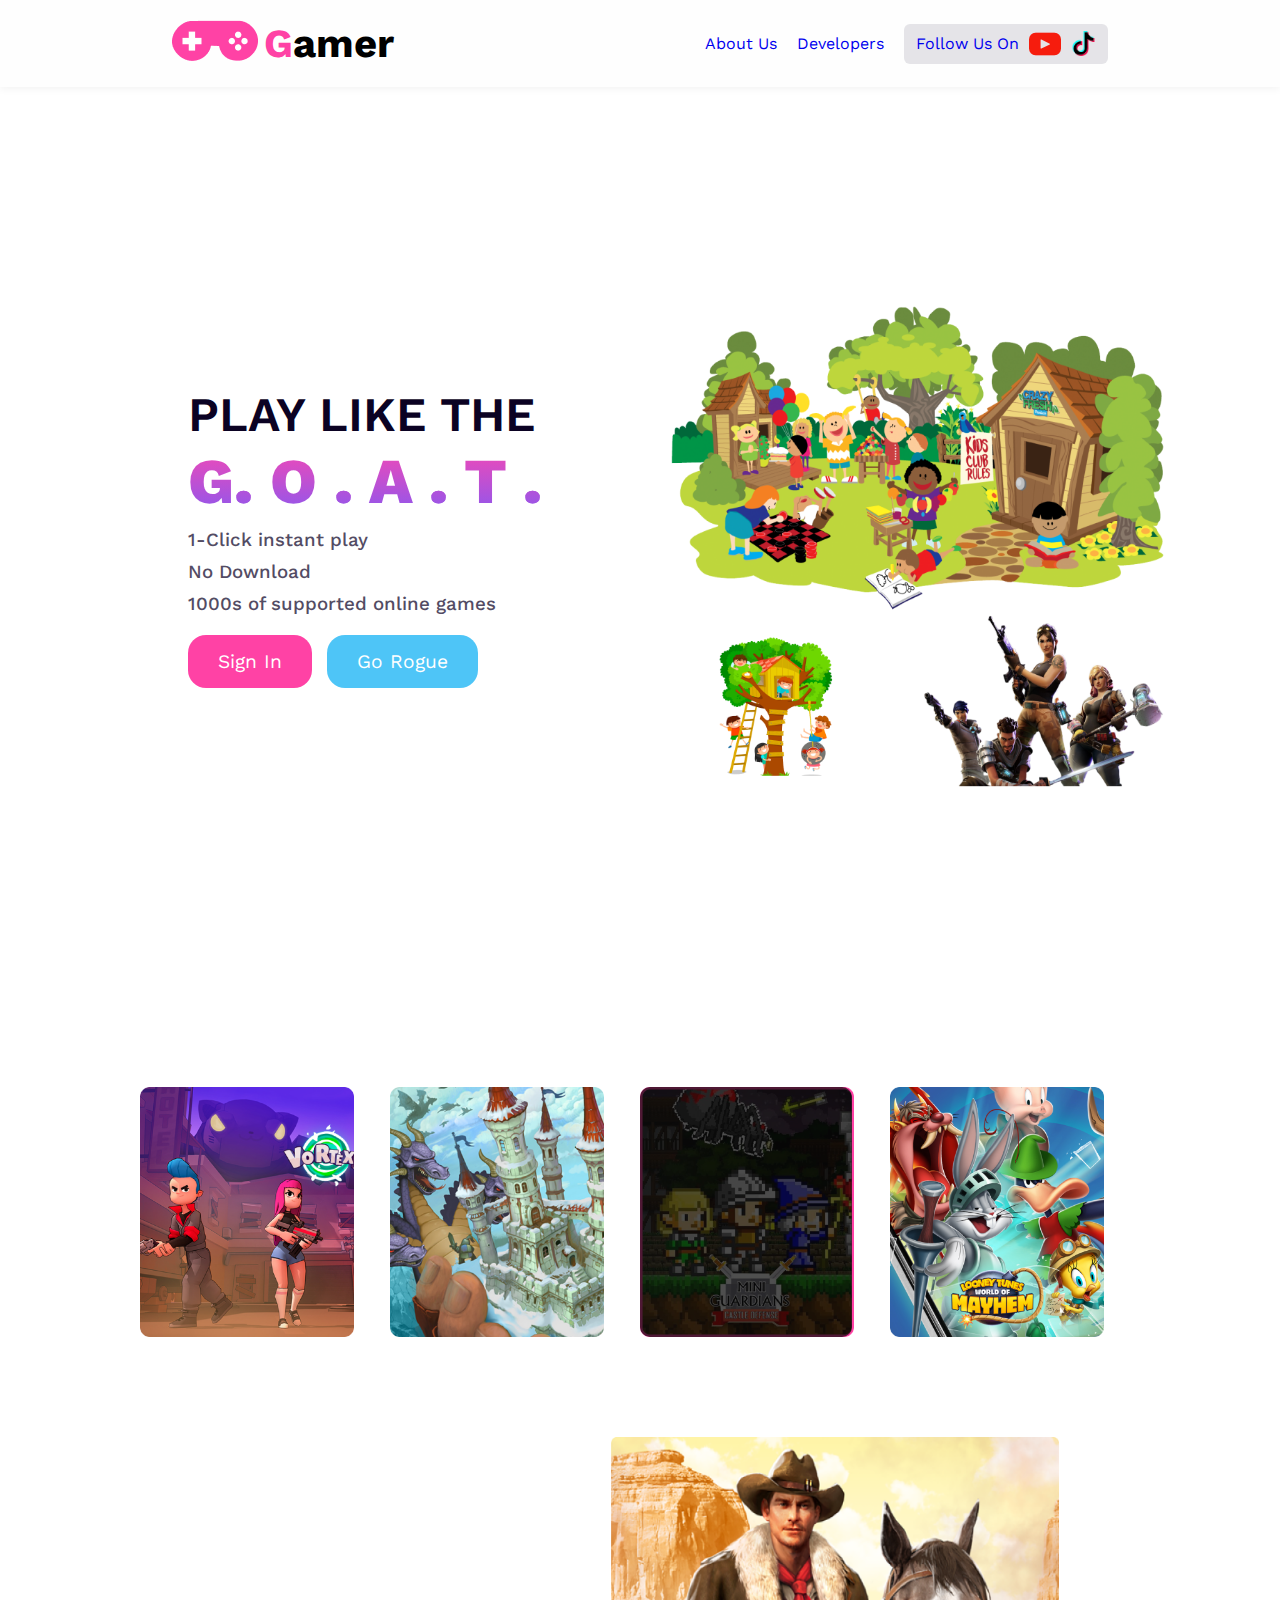
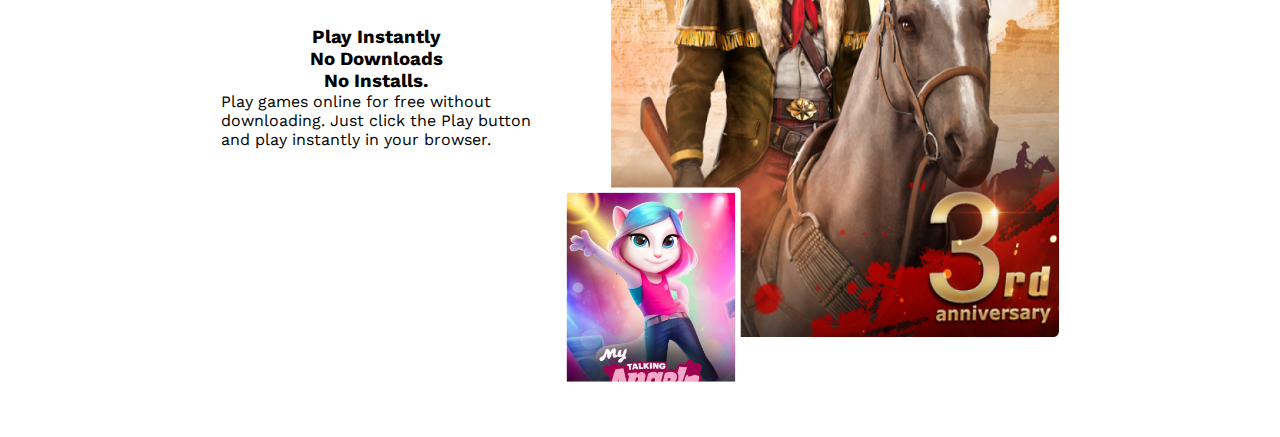
==== index.html @ eeb7c95a "annivarsary setion added" ====
<html lang="en">

<head>
    <meta charset="UTF-8">
    <meta name="viewport" content="width=device-width, initial-scale=1.0">
    <link rel="shortcut icon" href="images/Frame1.png" type="image/x-icon ">
    <title>Gaming-Landing-Page-Design</title>
    <link rel="stylesheet" href="index.css">
</head>

<body>

    <nav>
        <div class="nav-container">

            <div class="nav-logo">
                <div class="logo"><img src="images/Frame.png" alt=""></div>
                <h1 class="head"><span class="g-color">G</span>amer</h1>
            </div>

            <div class="nav">

                <li>
                    <a href="#">About Us</a>
                </li>
                <li>
                    <a href=# ">Developers</a>
                    </li>
                    <div class=" follow-us ">
                        <div class=" follow ">
                            <a style=" text-decoration: none; " href=" # ">Follow Us On</a>
                        </div>
                       <div class=" follow-us-image ">
                        <img src=" images/youtube (1).png " alt=" ">
                       </div>
                        <div class=" follow-us-iamge ">
                            <img style=" height: 25px; " src=" images/tik-tok.png " alt=" ">
                        </div>
                    </div>
                </div>


            </div>

        </nav>

   <header>
    <div class=" header-section ">
        <div class=" content left-content ">
    
                    <div class=" content-event ">


                        <h1 class=" content-head ">Play Like The</h1>
                        
                            <h1 class=" goat "> G<span class=" dot ">.</span> O
                                <span class=" dot ">.</span> A
                                <span class=" dot ">.</span> T
                                <span class=" dot ">.</span></h1>
                                <h3>1-Click instant play</h3>
                                <h3>No Download</h3>
                                <h3>1000s of supported online games</h3>
                    
                                <div class=" button ">
                                    <button class=" btn ">
                                Sign In
                            </button>
                                    <button class=" btn btn-2 ">
                                Go Rogue
                            </button>
                                </div>



                    </div>
                                

        
        </div>



        <div class=" content right-content ">
            <img src=" images/Group 18.png " alt=" ">

        </div>
        </div>




   </header>

<!-- game section added -->


<main class=" section ">
    <div class="game-section ">

        <div class="game-card ">
            <img src="images/Rectangle 4.png " alt=" ">
        </div>
        <div class="game-card ">
            <img src="images/Rectangle 5.png " alt=" ">
        </div>
        <div class="game-card image-overlay ">
            <img src="images/Rectangle 7.png " alt=" ">
        
        </div>
        <div class="game-card "><img src="images/Rectangle 6.png " alt=" ">
        
        </div>
        
    </div>
</main>
   <section >
    <div class="annivarsary-section " >
                        <div class="annivarsary-left-content annivarsary-content ">
                            <h3>
                                Play Instantly </h3>
                            <h3>
                                No Downloads
                            </h3>
                            <h3>
                                No Installs.
                            </h3>

                            <p>
                                Play games online for free without <br> downloading. Just click the Play button <br> and play instantly in your browser.

                            </p>

                        </div>
                        <div class="annivarsary-image-content annivarsary-content ">
                            <img src="images/Rectangle 55.png " alt=" ">
                            <div class="small-image ">
                                <img src="images/Rectangle 66.png " alt=" ">
                            </div>
                        </div>
            </div>



            </section>


</body>

</html>
---- index.css ----
@import url('https://fonts.googleapis.com/css2?family=Roboto:ital,wght@0,400;0,500;0,700;1,400&family=Work+Sans:wght@100;300;400;500;700;800&display=swap');
* {
    margin: 0px;
    padding: 0px;
    font-family: 'Work Sans', sans-serif;
}

.nav-container {
    display: flex;
    justify-content: space-around;
    background: #FEFEFE;
    align-items: center;
}

.nav-container {
    padding: 20px 0px;
    box-shadow: 0px 2px 8px 0px rgba(0, 0, 0, 0.05);
}

.g-color {
    color: #FF42A5;
}

.head {
    font-size: 2.5rem;
}

.nav-logo {
    width: 170px;
    display: flex;
    gap: 5px;
}

li {
    list-style-type: none;
}

li>a {
    text-decoration: none;
    padding-left: 20px;
}

.nav {
    display: flex;
    align-items: center;
}

.follow-us {
    display: flex;
    height: 40px;
    width: 180px;
    align-items: center;
    border-radius: 6px;
    margin-left: 20px;
    background: rgba(11, 2, 35, 0.10);
    text-align: left;
    padding: 0px 12px;
    gap: 10px;
}


/* header-section css start*/

.goat,
.dot {
    background: linear-gradient(180deg, #F948B2 0%, #8758F1 100%);
    background-clip: text;
    -webkit-background-clip: text;
    -webkit-text-fill-color: transparent;
    font-size: 4rem;
    font-weight: 800;
}

.content-head {
    color: #0B0223;
    font-size: 3rem;
    font-weight: 600;
    text-transform: uppercase;
}

.header-section {
    height: 100vh;
    display: flex;
    justify-content: center;
    align-items: center;
    gap: 50px;
}

.left-content {
    display: flex;
    align-items: center;
    flex-direction: column;
    justify-content: center;
}

.content {
    width: 40%;
}

.right-content,
.anniversary-image-content {
    height: 500px;
    width: 500px;
}

.right-content img {
    height: 100%;
    width: 100%;
}

.btn {
    margin-top: 20px;
    background: #FF42A5;
    padding: 15px 30px;
    outline: none;
    border: none;
    font-size: 1.2rem;
    color: rgba(255, 255, 255, 1);
    border-radius: 18px;
    cursor: pointer;
}

.btn-2 {
    background: rgba(78, 197, 247, 1);
    margin-left: 10px;
}


/* game-section */

.section {
    display: flex;
    justify-content: center;
    padding: 100px;
}

.game-section {
    max-width: 1000px;
    display: grid;
    grid-template-columns: repeat(4, 250px);
}

.game-card {
    height: 250px;
}

.game-card img {
    height: 100%;
}

.image-overlay {
    position: relative;
}

.image-overlay::after {
    content: "";
    position: absolute;
    top: 0px;
    left: 0px;
    height: 250px;
    width: 212px;
    background-color: rgba(9, 9, 9, 0.715);
    border-radius: 10px;
}

.content-event h3 {
    margin-top: 10px;
    color: #534C64;
    font-weight: 500;
}

.annivarsary-section {
    display: flex;
    margin: auto;
    justify-content: center;
    gap: 80px;
    padding-bottom: 100px;
}

.annivarsary-left-content {
    display: flex;
    flex-direction: column;
    justify-content: center;
    align-items: center;
}

.annivarsary-image-content {
    height: 500px;
    width: 35%;
    position: relative;
}

.annivarsary-image-content img {
    height: 100%;
    width: 100%;
}

.small-image {
    height: 200px;
    width: 180px;
    position: absolute;
    bottom: -50px;
    left: -50px;
}

@media screen and (max-width: 576px) {
    .nav-container,
    .nav {
        flex-direction: column;
    }
    .nav-container {
        padding-bottom: 90px;
    }
    .nav {
        margin-top: 20px;
        gap: 30px;
    }
    .annivarsary-section,
    .header-section {
        flex-direction: column-reverse;
        gap: 20px;
        height: auto;
        margin-top: 30px;
        align-items: center;
    }
    .right-content {
        height: 300px;
        width: 350px;
    }
    .game-section {
        grid-template-columns: repeat(1, 250px);
        grid-row-gap: 15px;
    }
    .game-card {
        height: 280px;
    }
    .image-overlay::after {
        height: 280px;
        width: 240px;
    }
    .left-content {
        background-image: url('images/Group 14.png');
        width: 100%;
        background-size: cover;
        padding-bottom: 30px;
        background-repeat: no-repeat;
    }
    .content-head,
    .goat,
    .dot {
        font-size: 2rem;
        text-align: center;
    }
    .content-event h3 {
        text-align: center;
        font-size: 1rem;
    }
    .annivarsary-image-content {
        height: 380px;
        width: 65%;
    }
    .small-image {
        height: 120px;
        width: 100px;
    }
}
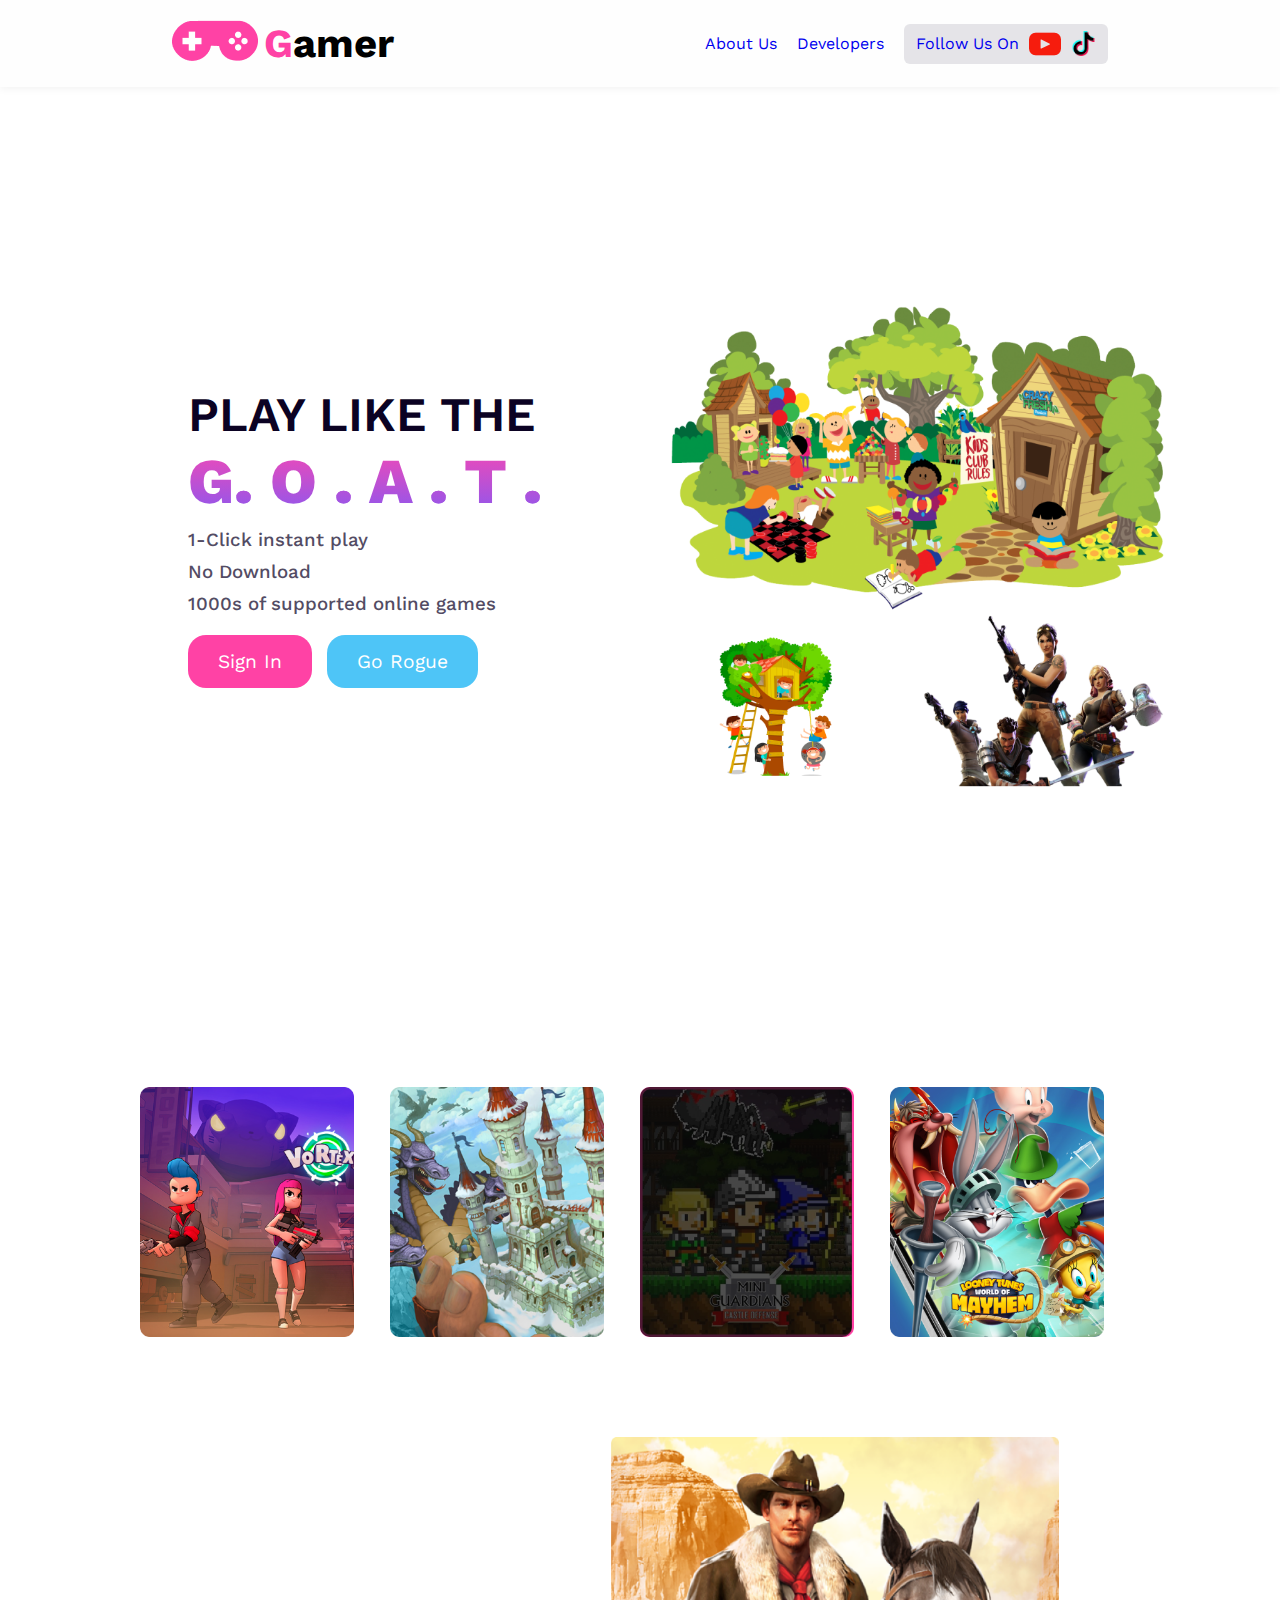
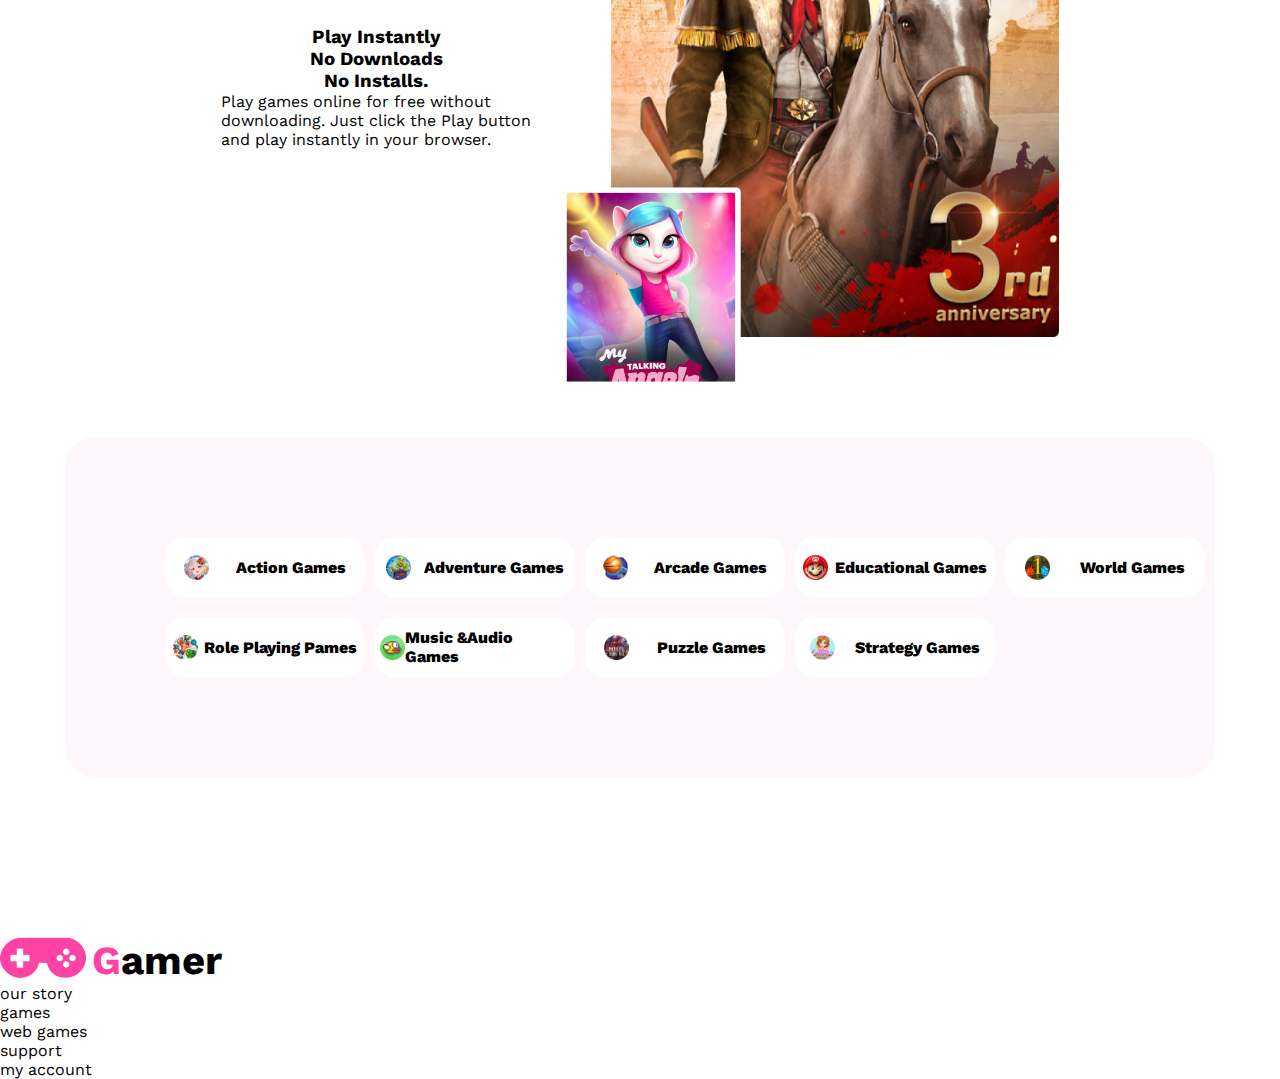
==== commit e9b04df2: "game name section added" ====
--- a/index.html
+++ b/index.html
@@ -95,27 +95,27 @@
 
 
 <main class=" section ">
-    <div class="game-section ">
+    <div class=" game-section ">
 
-        <div class="game-card ">
-            <img src="images/Rectangle 4.png " alt=" ">
+        <div class=" game-card ">
+            <img src=" images/Rectangle 4.png " alt=" ">
         </div>
-        <div class="game-card ">
-            <img src="images/Rectangle 5.png " alt=" ">
+        <div class=" game-card ">
+            <img src=" images/Rectangle 5.png " alt=" ">
         </div>
-        <div class="game-card image-overlay ">
-            <img src="images/Rectangle 7.png " alt=" ">
+        <div class=" game-card image-overlay ">
+            <img src=" images/Rectangle 7.png " alt=" ">
         
         </div>
-        <div class="game-card "><img src="images/Rectangle 6.png " alt=" ">
+        <div class=" game-card "><img src=" images/Rectangle 6.png " alt=" ">
         
         </div>
         
     </div>
 </main>
    <section >
-    <div class="annivarsary-section " >
-                        <div class="annivarsary-left-content annivarsary-content ">
+    <div class=" annivarsary-section " >
+                        <div class=" annivarsary-left-content annivarsary-content ">
                             <h3>
                                 Play Instantly </h3>
                             <h3>
@@ -131,10 +131,10 @@
                             </p>
 
                         </div>
-                        <div class="annivarsary-image-content annivarsary-content ">
-                            <img src="images/Rectangle 55.png " alt=" ">
-                            <div class="small-image ">
-                                <img src="images/Rectangle 66.png " alt=" ">
+                        <div class=" annivarsary-image-content annivarsary-content ">
+                            <img src=" images/Rectangle 55.png " alt=" ">
+                            <div class=" small-image ">
+                                <img src=" images/Rectangle 66.png " alt=" ">
                             </div>
                         </div>
             </div>
@@ -142,7 +142,48 @@
 
 
             </section>
+    
+            <div class=" games ">
 
+                <div class=" game-name-section ">
+                 
+                    <div class=" game "><img  src=" images/Rectangle 11.png " alt=" ">Action Games</div>
+                    <div class=" game "><img src=" images/Rectangle 12.png " alt=" ">Adventure Games</div>
+                    <div class=" game "><img src=" images/Rectangle 13.png " alt=" ">Arcade Games</div>
+                <div class=" game "><img src=" images/Rectangle 14.png " alt=" "> Educational Games</div>
+                    <div class=" game "><img src=" images/Rectangle 15.png " alt=" ">World Games</div>
+                <div class=" game " ><img src=" images/Rectangle 16.png " alt=" ">Role Playing Pames</div>
+                <div class=" game "><img src=" images/Rectangle 17.png " alt=" ">Music &Audio Games</div>
+               <div class=" game "><img src=" images/Rectangle 18.png " alt=" ">Puzzle Games</div>
+
+               <div class=" game "><img src=" images/Rectangle 19.png " alt=" ">Strategy Games</div>
+
+
+        </div>
+
+
+        </div>
+        </div>
+        <footer>
+         <div class="footer-head ">
+            <div class="nav-logo ">
+                <div class="logo "><img src="images/Frame.png " alt=" "></div>
+                <h1 class="head "><span class="g-color ">G</span>amer</h1>
+            </div>
+
+               <div class="description ">
+                <li>our story</li>
+                <li>games</li>
+                <li>web games</li>
+                <li>support</li>
+                <li>my account</li>
+                <li></li>
+               </div>
+            
+         </div>
+
+
+        </footer>
 
 </body>
 
--- a/index.css
+++ b/index.css
@@ -1,266 +1,309 @@
-@import url('https://fonts.googleapis.com/css2?family=Roboto:ital,wght@0,400;0,500;0,700;1,400&family=Work+Sans:wght@100;300;400;500;700;800&display=swap');
-* {
-    margin: 0px;
-    padding: 0px;
-    font-family: 'Work Sans', sans-serif;
-}
-
-.nav-container {
-    display: flex;
-    justify-content: space-around;
-    background: #FEFEFE;
-    align-items: center;
-}
-
-.nav-container {
-    padding: 20px 0px;
-    box-shadow: 0px 2px 8px 0px rgba(0, 0, 0, 0.05);
-}
-
-.g-color {
-    color: #FF42A5;
-}
-
-.head {
-    font-size: 2.5rem;
-}
-
-.nav-logo {
-    width: 170px;
-    display: flex;
-    gap: 5px;
-}
-
-li {
-    list-style-type: none;
-}
-
-li>a {
-    text-decoration: none;
-    padding-left: 20px;
-}
-
-.nav {
-    display: flex;
-    align-items: center;
-}
-
-.follow-us {
-    display: flex;
-    height: 40px;
-    width: 180px;
-    align-items: center;
-    border-radius: 6px;
-    margin-left: 20px;
-    background: rgba(11, 2, 35, 0.10);
-    text-align: left;
-    padding: 0px 12px;
-    gap: 10px;
-}
-
-
-/* header-section css start*/
-
-.goat,
-.dot {
-    background: linear-gradient(180deg, #F948B2 0%, #8758F1 100%);
-    background-clip: text;
-    -webkit-background-clip: text;
-    -webkit-text-fill-color: transparent;
-    font-size: 4rem;
-    font-weight: 800;
-}
-
-.content-head {
-    color: #0B0223;
-    font-size: 3rem;
-    font-weight: 600;
-    text-transform: uppercase;
-}
-
-.header-section {
-    height: 100vh;
-    display: flex;
-    justify-content: center;
-    align-items: center;
-    gap: 50px;
-}
-
-.left-content {
-    display: flex;
-    align-items: center;
-    flex-direction: column;
-    justify-content: center;
-}
-
-.content {
-    width: 40%;
-}
-
-.right-content,
-.anniversary-image-content {
-    height: 500px;
-    width: 500px;
-}
-
-.right-content img {
-    height: 100%;
-    width: 100%;
-}
-
-.btn {
-    margin-top: 20px;
-    background: #FF42A5;
-    padding: 15px 30px;
-    outline: none;
-    border: none;
-    font-size: 1.2rem;
-    color: rgba(255, 255, 255, 1);
-    border-radius: 18px;
-    cursor: pointer;
-}
-
-.btn-2 {
-    background: rgba(78, 197, 247, 1);
-    margin-left: 10px;
-}
-
-
-/* game-section */
-
-.section {
-    display: flex;
-    justify-content: center;
-    padding: 100px;
-}
-
-.game-section {
-    max-width: 1000px;
-    display: grid;
-    grid-template-columns: repeat(4, 250px);
-}
-
-.game-card {
-    height: 250px;
-}
-
-.game-card img {
-    height: 100%;
-}
-
-.image-overlay {
-    position: relative;
-}
-
-.image-overlay::after {
-    content: "";
-    position: absolute;
-    top: 0px;
-    left: 0px;
-    height: 250px;
-    width: 212px;
-    background-color: rgba(9, 9, 9, 0.715);
-    border-radius: 10px;
-}
-
-.content-event h3 {
-    margin-top: 10px;
-    color: #534C64;
-    font-weight: 500;
-}
-
-.annivarsary-section {
-    display: flex;
-    margin: auto;
-    justify-content: center;
-    gap: 80px;
-    padding-bottom: 100px;
-}
-
-.annivarsary-left-content {
-    display: flex;
-    flex-direction: column;
-    justify-content: center;
-    align-items: center;
-}
-
-.annivarsary-image-content {
-    height: 500px;
-    width: 35%;
-    position: relative;
-}
-
-.annivarsary-image-content img {
-    height: 100%;
-    width: 100%;
-}
-
-.small-image {
-    height: 200px;
-    width: 180px;
-    position: absolute;
-    bottom: -50px;
-    left: -50px;
-}
-
-@media screen and (max-width: 576px) {
-    .nav-container,
+    @import url('https://fonts.googleapis.com/css2?family=Roboto:ital,wght@0,400;0,500;0,700;1,400&family=Work+Sans:wght@100;300;400;500;700;800&display=swap');
+    * {
+        margin: 0px;
+        padding: 0px;
+        font-family: 'Work Sans', sans-serif;
+    }
+    
+    .nav-container {
+        display: flex;
+        justify-content: space-around;
+        background: #FEFEFE;
+        align-items: center;
+    }
+    
+    .nav-container {
+        padding: 20px 0px;
+        box-shadow: 0px 2px 8px 0px rgba(0, 0, 0, 0.05);
+    }
+    
+    .g-color {
+        color: #FF42A5;
+    }
+    
+    .head {
+        font-size: 2.5rem;
+    }
+    
+    .nav-logo {
+        width: 170px;
+        display: flex;
+        gap: 5px;
+    }
+    
+    li {
+        list-style-type: none;
+    }
+    
+    li>a {
+        text-decoration: none;
+        padding-left: 20px;
+    }
+    
     .nav {
-        flex-direction: column;
-    }
-    .nav-container {
-        padding-bottom: 90px;
-    }
-    .nav {
-        margin-top: 20px;
-        gap: 30px;
-    }
-    .annivarsary-section,
-    .header-section {
-        flex-direction: column-reverse;
-        gap: 20px;
-        height: auto;
-        margin-top: 30px;
-        align-items: center;
-    }
-    .right-content {
-        height: 300px;
-        width: 350px;
-    }
-    .game-section {
-        grid-template-columns: repeat(1, 250px);
-        grid-row-gap: 15px;
-    }
-    .game-card {
-        height: 280px;
-    }
-    .image-overlay::after {
-        height: 280px;
-        width: 240px;
-    }
-    .left-content {
-        background-image: url('images/Group 14.png');
-        width: 100%;
-        background-size: cover;
-        padding-bottom: 30px;
-        background-repeat: no-repeat;
-    }
-    .content-head,
+        display: flex;
+        align-items: center;
+    }
+    
+    .follow-us {
+        display: flex;
+        height: 40px;
+        width: 180px;
+        align-items: center;
+        border-radius: 6px;
+        margin-left: 20px;
+        background: rgba(11, 2, 35, 0.10);
+        text-align: left;
+        padding: 0px 12px;
+        gap: 10px;
+    }
+    /* header-section css start*/
+    
     .goat,
     .dot {
-        font-size: 2rem;
-        text-align: center;
-    }
+        background: linear-gradient(180deg, #F948B2 0%, #8758F1 100%);
+        background-clip: text;
+        -webkit-background-clip: text;
+        -webkit-text-fill-color: transparent;
+        font-size: 4rem;
+        font-weight: 800;
+    }
+    
+    .content-head {
+        color: #0B0223;
+        font-size: 3rem;
+        font-weight: 600;
+        text-transform: uppercase;
+    }
+    
+    .header-section {
+        height: 100vh;
+        display: flex;
+        justify-content: center;
+        align-items: center;
+        gap: 50px;
+    }
+    
+    .left-content {
+        display: flex;
+        align-items: center;
+        flex-direction: column;
+        justify-content: center;
+    }
+    
+    .content {
+        width: 40%;
+    }
+    
+    .right-content,
+    .anniversary-image-content {
+        height: 500px;
+        width: 500px;
+    }
+    
+    .right-content img {
+        height: 100%;
+        width: 100%;
+    }
+    
+    .btn {
+        margin-top: 20px;
+        background: #FF42A5;
+        padding: 15px 30px;
+        outline: none;
+        border: none;
+        font-size: 1.2rem;
+        color: rgba(255, 255, 255, 1);
+        border-radius: 18px;
+        cursor: pointer;
+    }
+    
+    .btn-2 {
+        background: rgba(78, 197, 247, 1);
+        margin-left: 10px;
+    }
+    /* game-section */
+    
+    .section {
+        display: flex;
+        justify-content: center;
+        padding: 100px;
+    }
+    
+    .game-section {
+        max-width: 1000px;
+        display: grid;
+        grid-template-columns: repeat(4, 250px);
+    }
+    
+    .game-card {
+        height: 250px;
+    }
+    
+    .game-card img {
+        height: 100%;
+    }
+    
+    .image-overlay {
+        position: relative;
+    }
+    
+    .image-overlay::after {
+        content: "";
+        position: absolute;
+        top: 0px;
+        left: 0px;
+        height: 250px;
+        width: 212px;
+        background-color: rgba(9, 9, 9, 0.715);
+        border-radius: 10px;
+    }
+    
     .content-event h3 {
-        text-align: center;
+        margin-top: 10px;
+        color: #534C64;
+        font-weight: 500;
+    }
+    
+    .annivarsary-section {
+        display: flex;
+        margin: auto;
+        justify-content: center;
+        gap: 80px;
+        padding-bottom: 100px;
+    }
+    
+    .annivarsary-left-content {
+        display: flex;
+        flex-direction: column;
+        justify-content: center;
+        align-items: center;
+    }
+    
+    .annivarsary-image-content {
+        height: 500px;
+        width: 35%;
+        position: relative;
+    }
+    
+    .annivarsary-image-content img {
+        height: 100%;
+        width: 100%;
+    }
+    
+    .small-image {
+        height: 200px;
+        width: 180px;
+        position: absolute;
+        bottom: -50px;
+        left: -50px;
+    }
+    
+    .games {
+        height: 500px;
+    }
+    
+    .game-name-section {
+        max-width: 900px;
+        display: grid;
+        grid-template-columns: repeat(5, 190px);
+        margin: auto;
+        grid-gap: 20px;
+        background: #ffe6f24f;
+        padding: 100px 150px 100px 100px;
+        border-radius: 30px;
+    }
+    
+    .game {
+        height: 50px;
+        width: 190px;
+        ;
+        background: rgba(255, 255, 255, 1);
+        border-radius: 20px;
+        display: flex;
         font-size: 1rem;
-    }
-    .annivarsary-image-content {
-        height: 380px;
-        width: 65%;
-    }
-    .small-image {
-        height: 120px;
-        width: 100px;
-    }
-}+        align-items: center;
+        justify-content: space-around;
+        padding: 5px;
+        font-weight: 800;
+    }
+    
+    .game img {
+        height: 25px;
+        width: 25px;
+    }
+    
+    @media screen and (max-width: 576px) {
+        .nav-container,
+        .nav {
+            flex-direction: column;
+        }
+        .nav-container {
+            padding-bottom: 90px;
+        }
+        .nav {
+            margin-top: 20px;
+            gap: 30px;
+        }
+        .annivarsary-section,
+        .header-section {
+            flex-direction: column-reverse;
+            gap: 20px;
+            height: auto;
+            margin-top: 30px;
+            align-items: center;
+        }
+        .right-content {
+            height: 300px;
+            width: 350px;
+        }
+        .game-section {
+            grid-template-columns: repeat(1, 250px);
+            grid-row-gap: 15px;
+        }
+        .game-card {
+            height: 280px;
+        }
+        .image-overlay::after {
+            height: 280px;
+            width: 240px;
+        }
+        .left-content {
+            background-image: url('images/Group 14.png');
+            width: 80%;
+            background-size: cover;
+            padding-bottom: 30px;
+            background-repeat: no-repeat;
+        }
+        .content-head,
+        .goat,
+        .dot {
+            font-size: 2rem;
+            text-align: center;
+        }
+        .content-event h3 {
+            text-align: center;
+            font-size: 1rem;
+        }
+        .annivarsary-image-content {
+            height: 380px;
+            width: 65%;
+        }
+        .small-image {
+            height: 120px;
+            width: 100px;
+        }
+        .game-name-section {
+            grid-template-columns: repeat(3, 100px);
+            padding: 0px;
+            grid-gap: 25px;
+            place-content: center;
+            height: 300px;
+        }
+        .game {
+            height: 70px;
+            width: 110px;
+            font-size: 12px;
+            padding: 0px;
+        }
+    }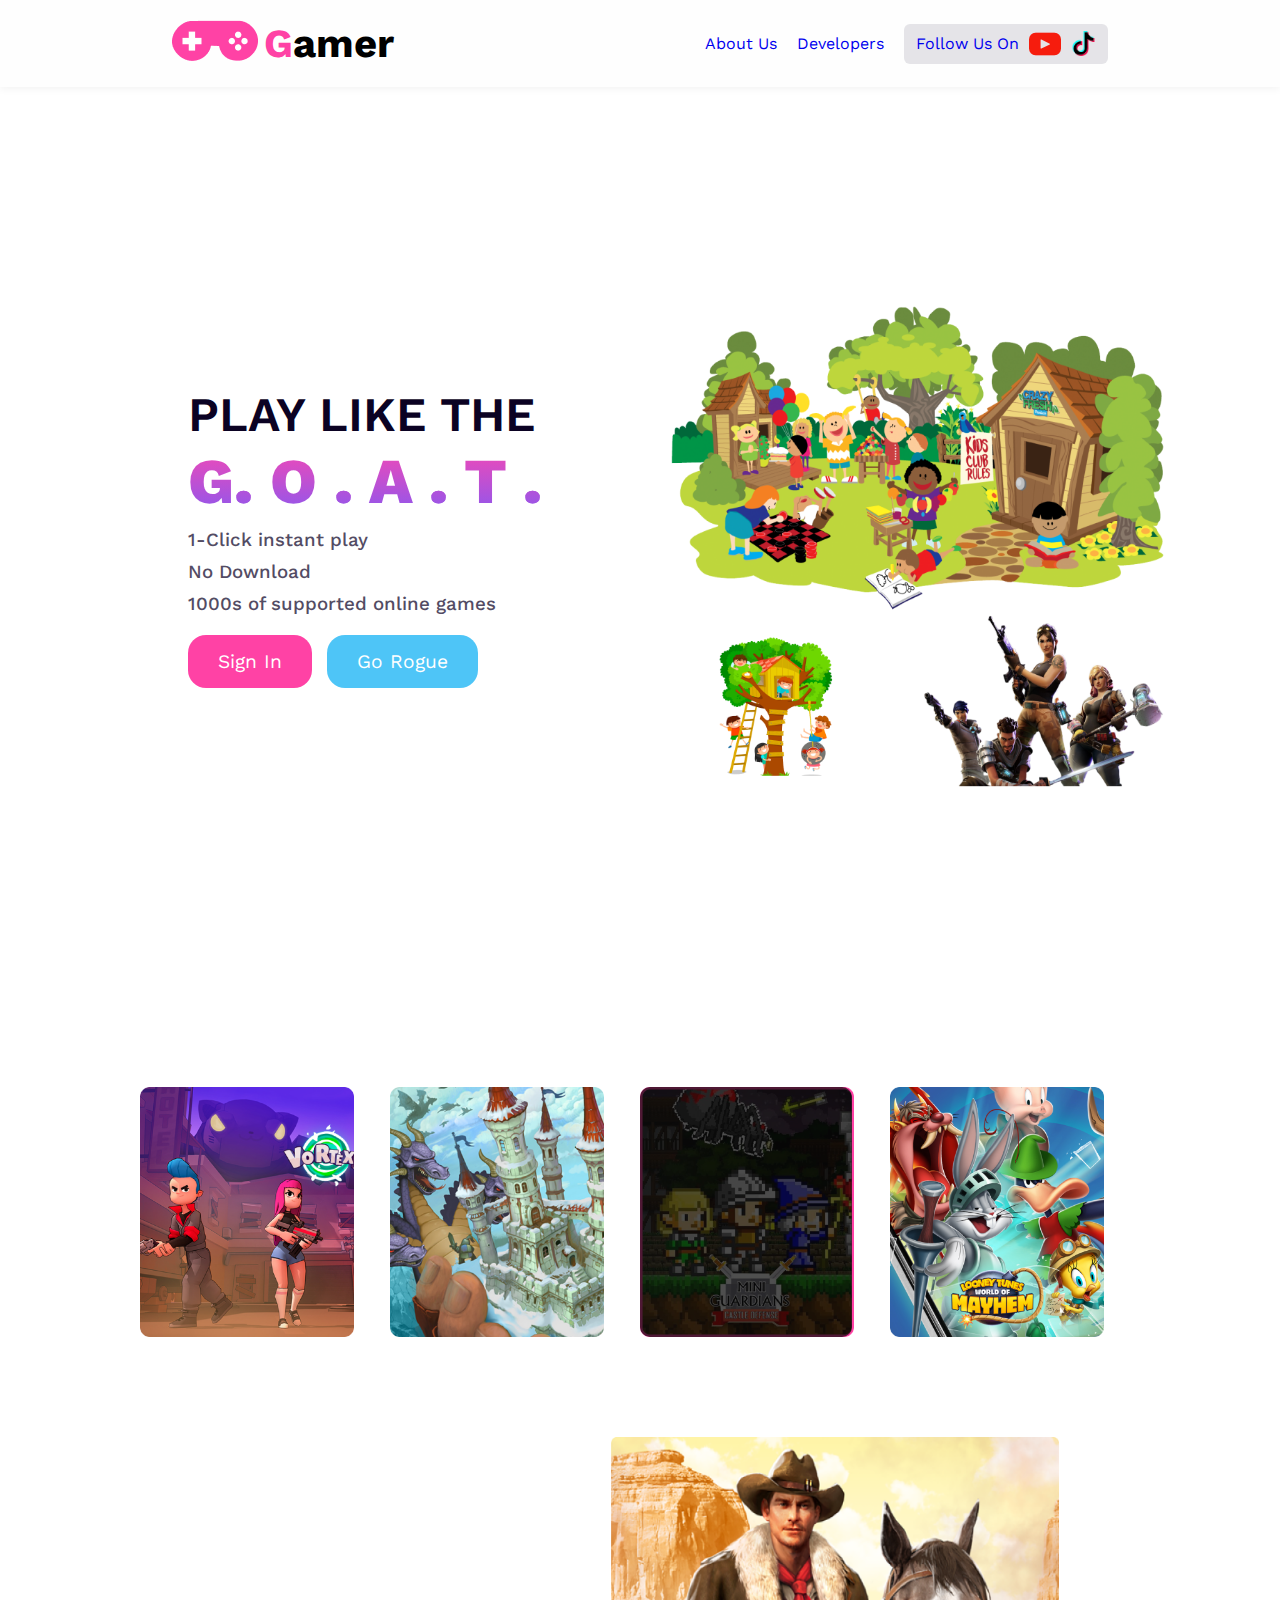
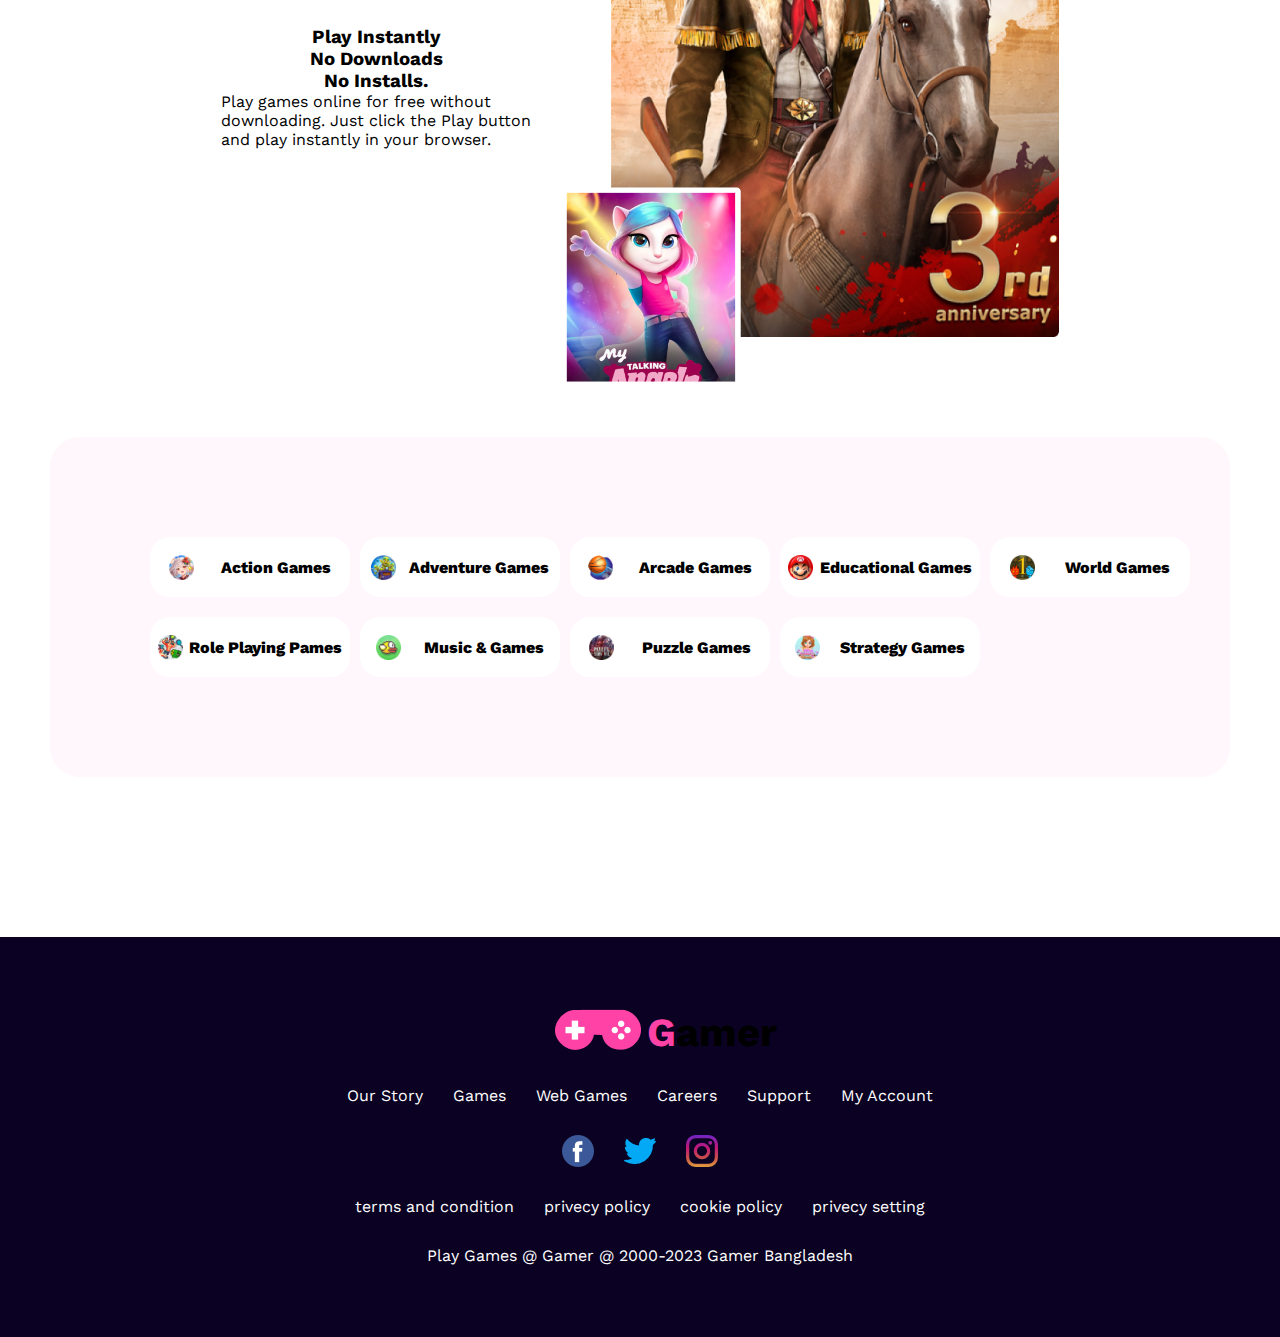
==== commit 8801e5a4: "footer section responsive" ====
--- a/index.html
+++ b/index.html
@@ -142,49 +142,98 @@
 
 
             </section>
-    
-            <div class=" games ">
-
-                <div class=" game-name-section ">
+       
+        
+                <div class=" games ">
+
+                    <div class=" game-name-section ">
+                     
+                        <div class=" game "><img  src=" images/Rectangle 11.png " alt=" ">Action Games</div>
+                        <div class=" game "><img src=" images/Rectangle 12.png " alt=" ">Adventure Games</div>
+                        <div class=" game "><img src=" images/Rectangle 13.png " alt=" ">Arcade Games</div>
+                    <div class=" game "><img src=" images/Rectangle 14.png " alt=" "> Educational Games</div>
+                        <div class=" game "><img src=" images/Rectangle 15.png " alt=" ">World Games</div>
+                    <div class=" game " ><img src=" images/Rectangle 16.png " alt=" ">Role Playing Pames</div>
+                    <div class=" game "><img src=" images/Rectangle 17.png " alt=" ">Music & Games</div>
+                   <div class=" game "><img src=" images/Rectangle 18.png " alt=" ">Puzzle Games</div>
+    
+                   <div class=" game "><img src=" images/Rectangle 19.png " alt=" ">Strategy Games</div>
+    
+    
+            </div>
+    
+    
+            </div>
+            </div>
+            
+             <footer>
+<div class="footer-section ">
+    <div class="footer ">
+        <div class="nav-logo footer-logo ">
+            <div class="logo ">
+                <img src="images/Frame.png " alt=" ">
+            </div>
+            <h1 class="head ">
+                <span class="g-color ">G</span>amer</h1>
+        </div>
+
+           <div class="description ">
+            <li>Our Story</li>
+            <li>Games</li>
+            <li>Web Games</li>
+            <li>Careers</li>
+            <li>Support</li>
+            <li>My Account</li>
+            
+           </div>
+
+
+        
+         <div class="social ">
+            <img src="images/facebook.png " alt=" ">
+            <img src="images/twitter.png " alt=" ">
+            <img src="images/instagram.png " alt=" ">
+         </div>
+            
+         
+
+         
+           <div class="terms-condition ">
+            <li>terms and condition</li>
+            <li>privecy policy</li>
+            <li> cookie policy</li>
+            <li>privecy setting</li>
+          </div>
+           
+
+
+
+
+     </div>
+
+
+
+         
+     <div class="copyright ">
+
+        <p>
+     
+         Play Games @ Gamer 
+     @ 2000-2023 Gamer Bangladesh
+        </p>
                  
-                    <div class=" game "><img  src=" images/Rectangle 11.png " alt=" ">Action Games</div>
-                    <div class=" game "><img src=" images/Rectangle 12.png " alt=" ">Adventure Games</div>
-                    <div class=" game "><img src=" images/Rectangle 13.png " alt=" ">Arcade Games</div>
-                <div class=" game "><img src=" images/Rectangle 14.png " alt=" "> Educational Games</div>
-                    <div class=" game "><img src=" images/Rectangle 15.png " alt=" ">World Games</div>
-                <div class=" game " ><img src=" images/Rectangle 16.png " alt=" ">Role Playing Pames</div>
-                <div class=" game "><img src=" images/Rectangle 17.png " alt=" ">Music &Audio Games</div>
-               <div class=" game "><img src=" images/Rectangle 18.png " alt=" ">Puzzle Games</div>
-
-               <div class=" game "><img src=" images/Rectangle 19.png " alt=" ">Strategy Games</div>
-
-
-        </div>
-
-
-        </div>
-        </div>
-        <footer>
-         <div class="footer-head ">
-            <div class="nav-logo ">
-                <div class="logo "><img src="images/Frame.png " alt=" "></div>
-                <h1 class="head "><span class="g-color ">G</span>amer</h1>
-            </div>
-
-               <div class="description ">
-                <li>our story</li>
-                <li>games</li>
-                <li>web games</li>
-                <li>support</li>
-                <li>my account</li>
-                <li></li>
                </div>
-            
-         </div>
-
-
-        </footer>
-
+    
+
+    
+</div>
+    
+
+
+             </footer>
+           
+
+        
 </body>
 
 </html>--- a/index.css
+++ b/index.css
@@ -1,309 +1,351 @@
-    @import url('https://fonts.googleapis.com/css2?family=Roboto:ital,wght@0,400;0,500;0,700;1,400&family=Work+Sans:wght@100;300;400;500;700;800&display=swap');
-    * {
-        margin: 0px;
-        padding: 0px;
-        font-family: 'Work Sans', sans-serif;
-    }
-    
-    .nav-container {
-        display: flex;
-        justify-content: space-around;
-        background: #FEFEFE;
-        align-items: center;
-    }
-    
-    .nav-container {
-        padding: 20px 0px;
-        box-shadow: 0px 2px 8px 0px rgba(0, 0, 0, 0.05);
-    }
-    
-    .g-color {
-        color: #FF42A5;
-    }
-    
-    .head {
-        font-size: 2.5rem;
-    }
-    
-    .nav-logo {
-        width: 170px;
-        display: flex;
-        gap: 5px;
-    }
-    
-    li {
-        list-style-type: none;
-    }
-    
-    li>a {
-        text-decoration: none;
-        padding-left: 20px;
-    }
-    
-    .nav {
-        display: flex;
-        align-items: center;
-    }
-    
-    .follow-us {
-        display: flex;
-        height: 40px;
-        width: 180px;
-        align-items: center;
-        border-radius: 6px;
-        margin-left: 20px;
-        background: rgba(11, 2, 35, 0.10);
-        text-align: left;
-        padding: 0px 12px;
-        gap: 10px;
-    }
-    /* header-section css start*/
-    
-    .goat,
-    .dot {
-        background: linear-gradient(180deg, #F948B2 0%, #8758F1 100%);
-        background-clip: text;
-        -webkit-background-clip: text;
-        -webkit-text-fill-color: transparent;
-        font-size: 4rem;
-        font-weight: 800;
-    }
-    
-    .content-head {
-        color: #0B0223;
-        font-size: 3rem;
-        font-weight: 600;
-        text-transform: uppercase;
-    }
-    
-    .header-section {
-        height: 100vh;
-        display: flex;
-        justify-content: center;
-        align-items: center;
-        gap: 50px;
-    }
-    
-    .left-content {
-        display: flex;
-        align-items: center;
-        flex-direction: column;
-        justify-content: center;
-    }
-    
-    .content {
-        width: 40%;
-    }
-    
-    .right-content,
-    .anniversary-image-content {
-        height: 500px;
-        width: 500px;
-    }
-    
-    .right-content img {
-        height: 100%;
-        width: 100%;
-    }
-    
-    .btn {
-        margin-top: 20px;
-        background: #FF42A5;
-        padding: 15px 30px;
-        outline: none;
-        border: none;
-        font-size: 1.2rem;
-        color: rgba(255, 255, 255, 1);
-        border-radius: 18px;
-        cursor: pointer;
-    }
-    
-    .btn-2 {
-        background: rgba(78, 197, 247, 1);
-        margin-left: 10px;
-    }
-    /* game-section */
-    
-    .section {
-        display: flex;
-        justify-content: center;
-        padding: 100px;
-    }
-    
-    .game-section {
-        max-width: 1000px;
-        display: grid;
-        grid-template-columns: repeat(4, 250px);
-    }
-    
-    .game-card {
-        height: 250px;
-    }
-    
-    .game-card img {
-        height: 100%;
-    }
-    
-    .image-overlay {
-        position: relative;
-    }
-    
-    .image-overlay::after {
-        content: "";
-        position: absolute;
-        top: 0px;
-        left: 0px;
-        height: 250px;
-        width: 212px;
-        background-color: rgba(9, 9, 9, 0.715);
-        border-radius: 10px;
-    }
-    
-    .content-event h3 {
-        margin-top: 10px;
-        color: #534C64;
-        font-weight: 500;
-    }
-    
-    .annivarsary-section {
-        display: flex;
-        margin: auto;
-        justify-content: center;
-        gap: 80px;
-        padding-bottom: 100px;
-    }
-    
-    .annivarsary-left-content {
-        display: flex;
-        flex-direction: column;
-        justify-content: center;
-        align-items: center;
-    }
-    
-    .annivarsary-image-content {
-        height: 500px;
-        width: 35%;
-        position: relative;
-    }
-    
-    .annivarsary-image-content img {
-        height: 100%;
-        width: 100%;
-    }
-    
-    .small-image {
-        height: 200px;
-        width: 180px;
-        position: absolute;
-        bottom: -50px;
-        left: -50px;
-    }
-    
-    .games {
-        height: 500px;
-    }
-    
-    .game-name-section {
-        max-width: 900px;
-        display: grid;
-        grid-template-columns: repeat(5, 190px);
-        margin: auto;
-        grid-gap: 20px;
-        background: #ffe6f24f;
-        padding: 100px 150px 100px 100px;
-        border-radius: 30px;
-    }
-    
-    .game {
-        height: 50px;
-        width: 190px;
-        ;
-        background: rgba(255, 255, 255, 1);
-        border-radius: 20px;
-        display: flex;
-        font-size: 1rem;
-        align-items: center;
-        justify-content: space-around;
-        padding: 5px;
-        font-weight: 800;
-    }
-    
-    .game img {
-        height: 25px;
-        width: 25px;
-    }
-    
-    @media screen and (max-width: 576px) {
-        .nav-container,
+        @import url('https://fonts.googleapis.com/css2?family=Roboto:ital,wght@0,400;0,500;0,700;1,400&family=Work+Sans:wght@100;300;400;500;700;800&display=swap');
+        * {
+            margin: 0px;
+            padding: 0px;
+            font-family: 'Work Sans', sans-serif;
+        }
+        
+        .nav-container {
+            display: flex;
+            justify-content: space-around;
+            background: #FEFEFE;
+            align-items: center;
+        }
+        
+        .nav-container {
+            padding: 20px 0px;
+            box-shadow: 0px 2px 8px 0px rgba(0, 0, 0, 0.05);
+        }
+        
+        .g-color {
+            color: #FF42A5;
+        }
+        
+        .head {
+            font-size: 2.5rem;
+        }
+        
+        .nav-logo {
+            width: 170px;
+            display: flex;
+            gap: 5px;
+        }
+        
+        li {
+            list-style-type: none;
+        }
+        
+        li>a {
+            text-decoration: none;
+            padding-left: 20px;
+        }
+        
         .nav {
-            flex-direction: column;
-        }
-        .nav-container {
-            padding-bottom: 90px;
-        }
-        .nav {
-            margin-top: 20px;
-            gap: 30px;
-        }
-        .annivarsary-section,
-        .header-section {
-            flex-direction: column-reverse;
-            gap: 20px;
-            height: auto;
-            margin-top: 30px;
-            align-items: center;
-        }
-        .right-content {
-            height: 300px;
-            width: 350px;
-        }
-        .game-section {
-            grid-template-columns: repeat(1, 250px);
-            grid-row-gap: 15px;
-        }
-        .game-card {
-            height: 280px;
-        }
-        .image-overlay::after {
-            height: 280px;
-            width: 240px;
-        }
-        .left-content {
-            background-image: url('images/Group 14.png');
-            width: 80%;
-            background-size: cover;
-            padding-bottom: 30px;
-            background-repeat: no-repeat;
-        }
-        .content-head,
+            display: flex;
+            align-items: center;
+        }
+        
+        .follow-us {
+            display: flex;
+            height: 40px;
+            width: 180px;
+            align-items: center;
+            border-radius: 6px;
+            margin-left: 20px;
+            background: rgba(11, 2, 35, 0.10);
+            text-align: left;
+            padding: 0px 12px;
+            gap: 10px;
+        }
+        /* header-section css start*/
+        
         .goat,
         .dot {
-            font-size: 2rem;
-            text-align: center;
-        }
+            background: linear-gradient(180deg, #F948B2 0%, #8758F1 100%);
+            background-clip: text;
+            -webkit-background-clip: text;
+            -webkit-text-fill-color: transparent;
+            font-size: 4rem;
+            font-weight: 800;
+        }
+        
+        .content-head {
+            color: #0B0223;
+            font-size: 3rem;
+            font-weight: 600;
+            text-transform: uppercase;
+        }
+        
+        .header-section {
+            height: 100vh;
+            display: flex;
+            justify-content: center;
+            align-items: center;
+            gap: 50px;
+        }
+        
+        .left-content {
+            display: flex;
+            align-items: center;
+            flex-direction: column;
+            justify-content: center;
+        }
+        
+        .content {
+            width: 40%;
+        }
+        
+        .right-content,
+        .anniversary-image-content {
+            height: 500px;
+            width: 500px;
+        }
+        
+        .right-content img {
+            height: 100%;
+            width: 100%;
+        }
+        
+        .btn {
+            margin-top: 20px;
+            background: #FF42A5;
+            padding: 15px 30px;
+            outline: none;
+            border: none;
+            font-size: 1.2rem;
+            color: rgba(255, 255, 255, 1);
+            border-radius: 18px;
+            cursor: pointer;
+        }
+        
+        .btn-2 {
+            background: rgba(78, 197, 247, 1);
+            margin-left: 10px;
+        }
+        /* game-section */
+        
+        .section {
+            display: flex;
+            justify-content: center;
+            padding: 100px;
+        }
+        
+        .game-section {
+            max-width: 1000px;
+            display: grid;
+            grid-template-columns: repeat(4, 250px);
+        }
+        
+        .game-card {
+            height: 250px;
+        }
+        
+        .game-card img {
+            height: 100%;
+        }
+        
+        .image-overlay {
+            position: relative;
+        }
+        
+        .image-overlay::after {
+            content: "";
+            position: absolute;
+            top: 0px;
+            left: 0px;
+            height: 250px;
+            width: 212px;
+            background-color: rgba(9, 9, 9, 0.715);
+            border-radius: 10px;
+        }
+        
         .content-event h3 {
-            text-align: center;
+            margin-top: 10px;
+            color: #534C64;
+            font-weight: 500;
+        }
+        
+        .annivarsary-section {
+            display: flex;
+            margin: auto;
+            justify-content: center;
+            gap: 80px;
+            padding-bottom: 100px;
+        }
+        
+        .annivarsary-left-content {
+            display: flex;
+            flex-direction: column;
+            justify-content: center;
+            align-items: center;
+        }
+        
+        .annivarsary-image-content {
+            height: 500px;
+            width: 35%;
+            position: relative;
+        }
+        
+        .annivarsary-image-content img {
+            height: 100%;
+            width: 100%;
+        }
+        
+        .small-image {
+            height: 200px;
+            width: 180px;
+            position: absolute;
+            bottom: -50px;
+            left: -50px;
+        }
+        
+        .games {
+            height: 500px;
+        }
+        
+        .game-name-section {
+            max-width: 900px;
+            display: grid;
+            grid-template-columns: repeat(5, 190px);
+            margin: auto;
+            grid-gap: 20px;
+            background: #ffe6f24f;
+            padding: 100px 180px 100px 100px;
+            border-radius: 30px;
+        }
+        
+        .game {
+            height: 50px;
+            width: 190px;
+            ;
+            background: rgba(255, 255, 255, 1);
+            border-radius: 20px;
+            display: flex;
             font-size: 1rem;
-        }
-        .annivarsary-image-content {
-            height: 380px;
-            width: 65%;
-        }
-        .small-image {
-            height: 120px;
-            width: 100px;
-        }
-        .game-name-section {
-            grid-template-columns: repeat(3, 100px);
-            padding: 0px;
-            grid-gap: 25px;
-            place-content: center;
-            height: 300px;
-        }
-        .game {
-            height: 70px;
-            width: 110px;
-            font-size: 12px;
-            padding: 0px;
-        }
-    }+            align-items: center;
+            justify-content: space-around;
+            padding: 5px;
+            font-weight: 800;
+        }
+        
+        .game img {
+            height: 25px;
+            width: 25px;
+        }
+        
+        .footer-section {
+            height: 400px;
+            width: 100%;
+            background: rgba(11, 2, 35, 1);
+            display: flex;
+            align-items: center;
+            flex-direction: column;
+            justify-content: center;
+        }
+        
+        .description,
+        .social,
+        .terms-condition,
+        .copyright {
+            display: flex;
+            padding-top: 30px;
+            align-items: center;
+            justify-content: center;
+            color: rgba(255, 255, 255, 1);
+            gap: 30px;
+        }
+        
+        .footer-logo {
+            margin: auto;
+        }
+        
+        @media screen and (max-width: 576px) {
+            .nav-container,
+            .nav {
+                flex-direction: column;
+            }
+            .nav-container {
+                padding-bottom: 90px;
+            }
+            .nav {
+                margin-top: 20px;
+                gap: 30px;
+            }
+            .annivarsary-section,
+            .header-section {
+                flex-direction: column-reverse;
+                gap: 20px;
+                height: auto;
+                margin-top: 30px;
+                align-items: center;
+            }
+            .right-content {
+                height: 300px;
+                width: 350px;
+            }
+            .game-section {
+                grid-template-columns: repeat(1, 250px);
+                grid-row-gap: 15px;
+            }
+            .game-card {
+                height: 280px;
+            }
+            .image-overlay::after {
+                height: 280px;
+                width: 240px;
+            }
+            .left-content {
+                background-image: url('images/Group 14.png');
+                width: 80%;
+                background-size: cover;
+                padding-bottom: 30px;
+                background-repeat: no-repeat;
+            }
+            .content-head,
+            .goat,
+            .dot {
+                font-size: 2rem;
+                text-align: center;
+            }
+            .content-event h3 {
+                text-align: center;
+                font-size: 1rem;
+            }
+            .annivarsary-image-content {
+                height: 380px;
+                width: 65%;
+            }
+            .small-image {
+                height: 120px;
+                width: 100px;
+            }
+            .game-name-section {
+                grid-template-columns: repeat(3, 100px);
+                padding: 0px;
+                grid-gap: 25px;
+                place-content: center;
+                height: 300px;
+            }
+            .game {
+                height: 70px;
+                width: 110px;
+                font-size: 12px;
+                padding: 0px;
+            }
+            .footer-section {
+                width: 100%;
+            }
+            .description,
+            .social,
+            .terms-condition,
+            .copyright {
+                width: 60%;
+                display: flex;
+                flex-wrap: wrap;
+                margin: auto;
+                column-gap: 20px;
+            }
+            .copyright {
+                text-align: center;
+            }
+        }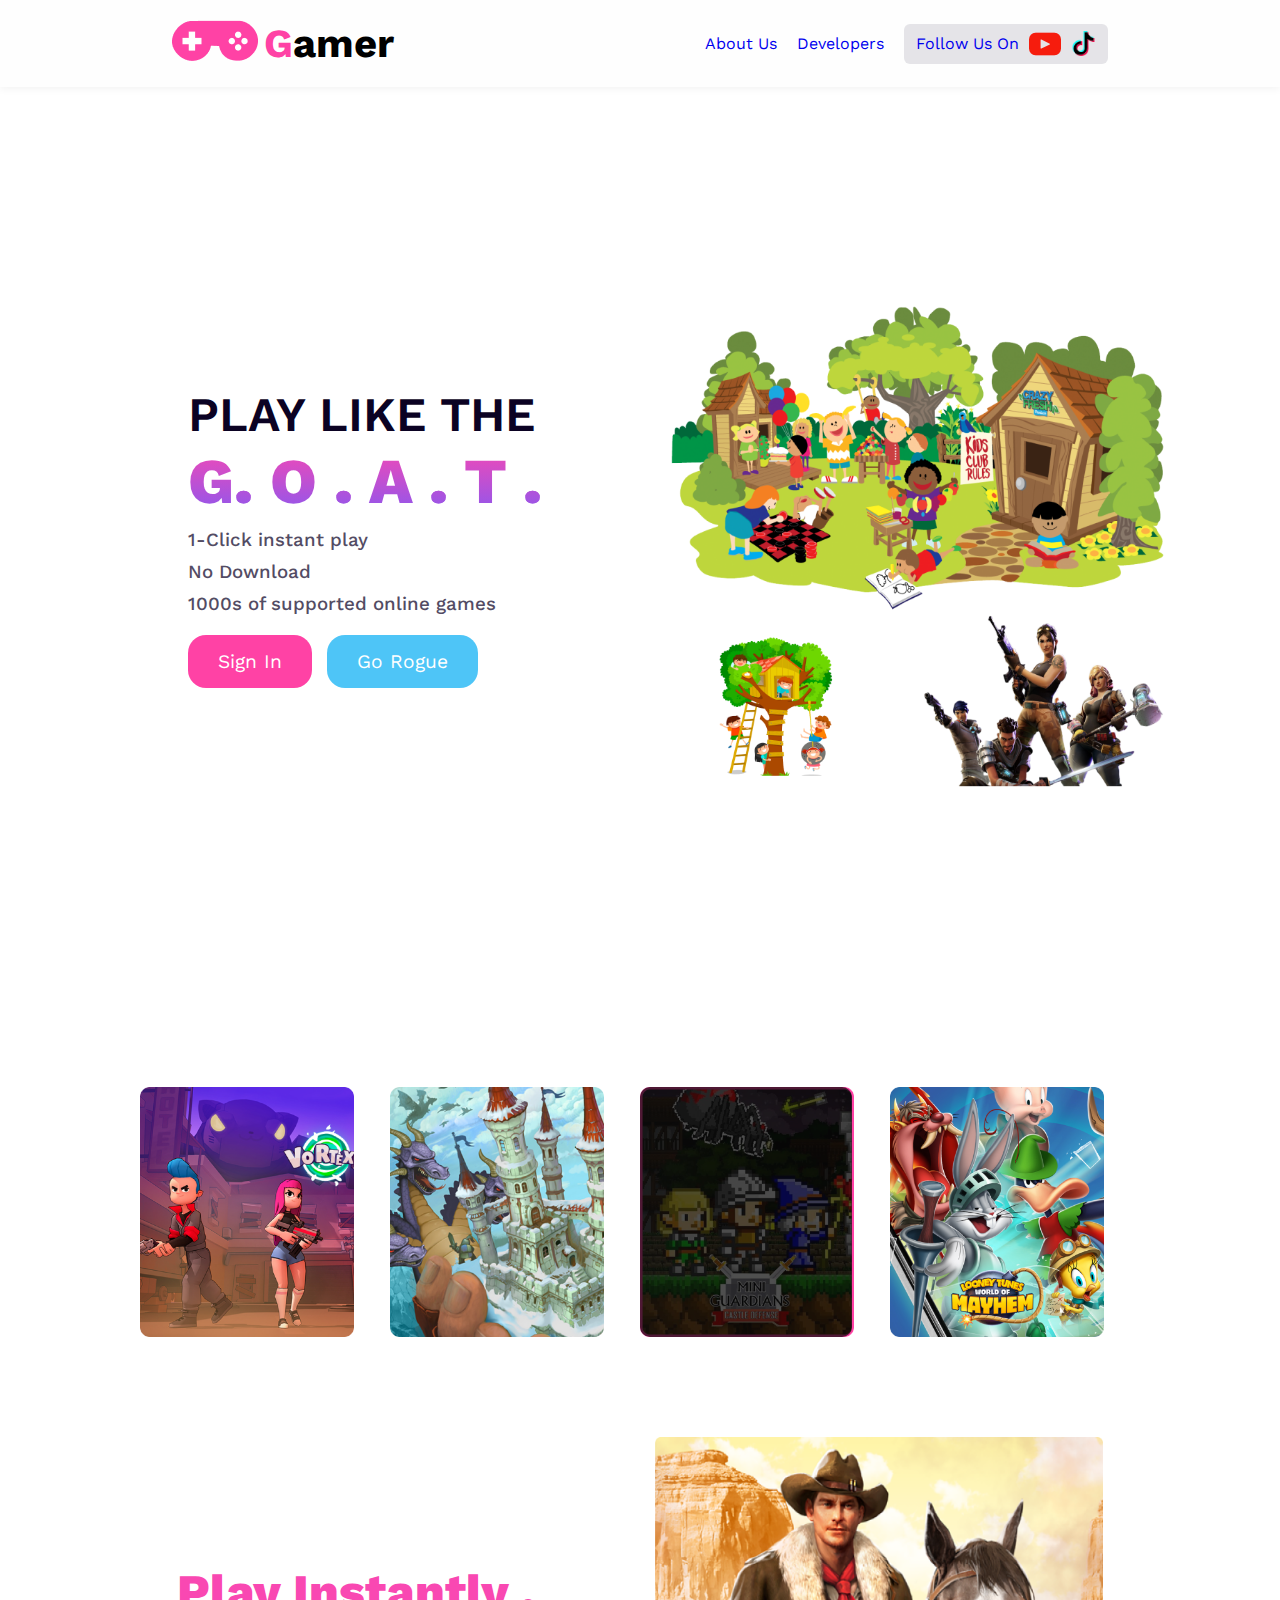
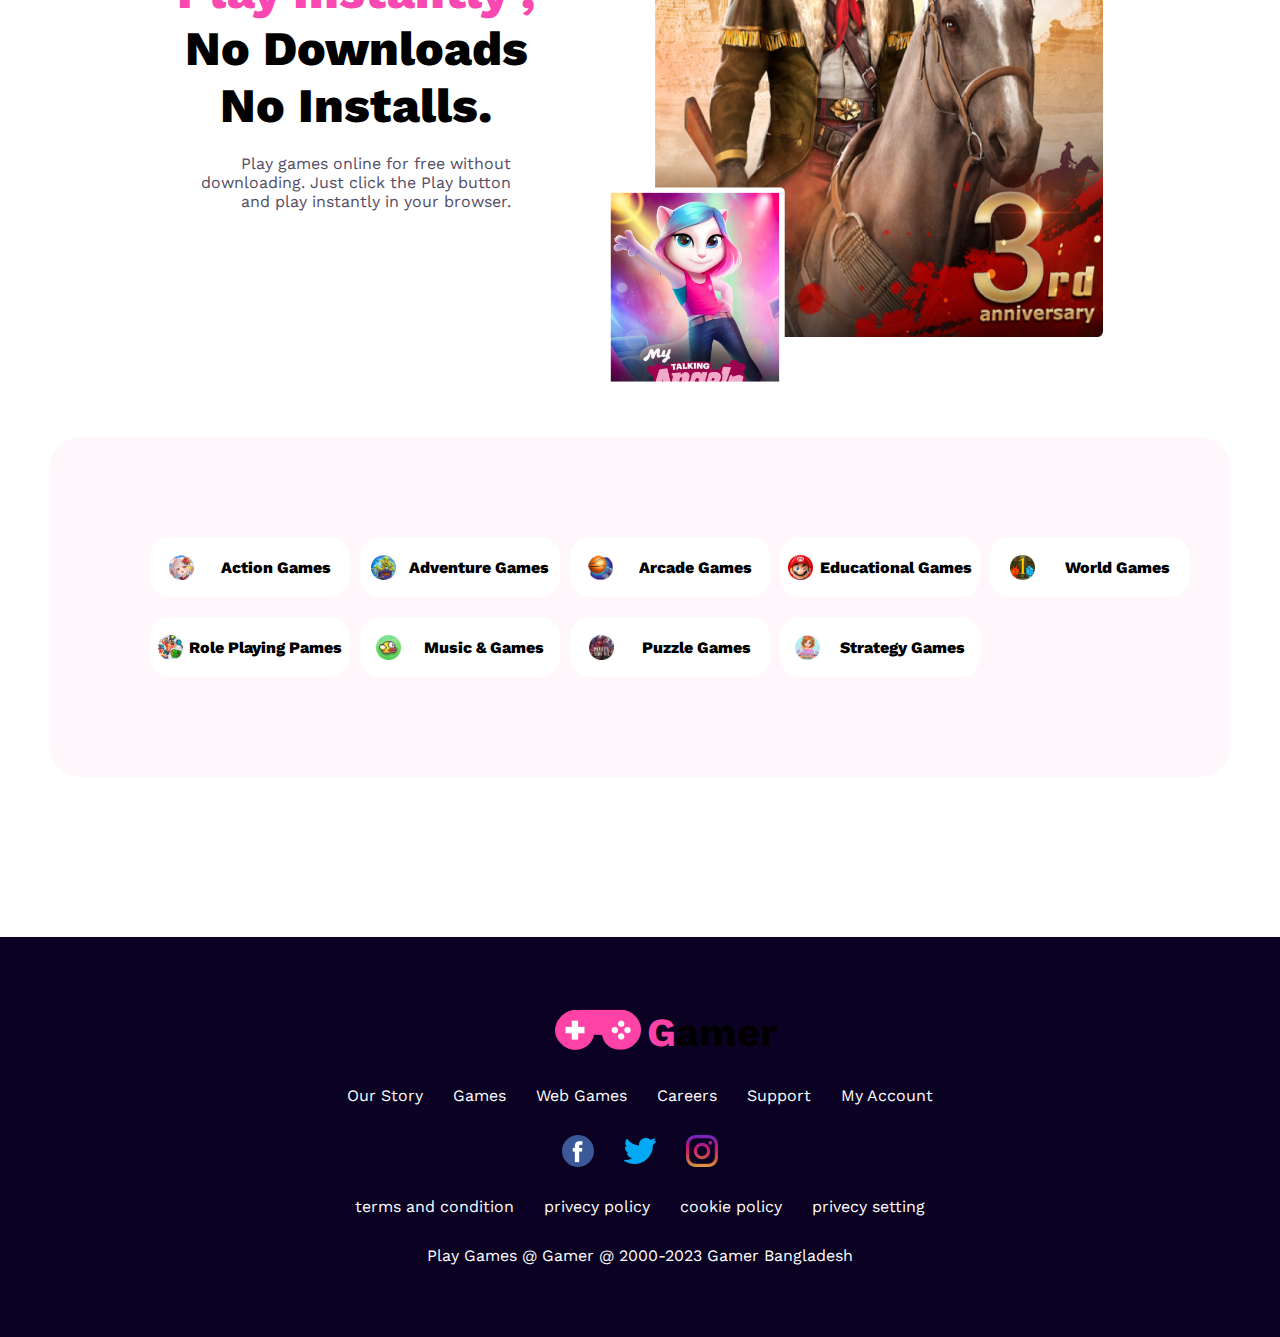
==== commit 03c8b13f: "annivarsary content style" ====
--- a/index.html
+++ b/index.html
@@ -116,8 +116,8 @@
    <section >
     <div class=" annivarsary-section " >
                         <div class=" annivarsary-left-content annivarsary-content ">
-                            <h3>
-                                Play Instantly </h3>
+                            <h3 style="color:#F948B2 ; ">
+                                Play Instantly ,</h3>
                             <h3>
                                 No Downloads
                             </h3>
--- a/index.css
+++ b/index.css
@@ -1,351 +1,367 @@
-        @import url('https://fonts.googleapis.com/css2?family=Roboto:ital,wght@0,400;0,500;0,700;1,400&family=Work+Sans:wght@100;300;400;500;700;800&display=swap');
-        * {
-            margin: 0px;
-            padding: 0px;
-            font-family: 'Work Sans', sans-serif;
-        }
-        
-        .nav-container {
-            display: flex;
-            justify-content: space-around;
-            background: #FEFEFE;
-            align-items: center;
-        }
-        
-        .nav-container {
-            padding: 20px 0px;
-            box-shadow: 0px 2px 8px 0px rgba(0, 0, 0, 0.05);
-        }
-        
-        .g-color {
-            color: #FF42A5;
-        }
-        
-        .head {
-            font-size: 2.5rem;
-        }
-        
-        .nav-logo {
-            width: 170px;
-            display: flex;
-            gap: 5px;
-        }
-        
-        li {
-            list-style-type: none;
-        }
-        
-        li>a {
-            text-decoration: none;
-            padding-left: 20px;
-        }
-        
-        .nav {
-            display: flex;
-            align-items: center;
-        }
-        
-        .follow-us {
-            display: flex;
-            height: 40px;
-            width: 180px;
-            align-items: center;
-            border-radius: 6px;
-            margin-left: 20px;
-            background: rgba(11, 2, 35, 0.10);
-            text-align: left;
-            padding: 0px 12px;
-            gap: 10px;
-        }
-        /* header-section css start*/
-        
-        .goat,
-        .dot {
-            background: linear-gradient(180deg, #F948B2 0%, #8758F1 100%);
-            background-clip: text;
-            -webkit-background-clip: text;
-            -webkit-text-fill-color: transparent;
-            font-size: 4rem;
-            font-weight: 800;
-        }
-        
-        .content-head {
-            color: #0B0223;
-            font-size: 3rem;
-            font-weight: 600;
-            text-transform: uppercase;
-        }
-        
-        .header-section {
-            height: 100vh;
-            display: flex;
-            justify-content: center;
-            align-items: center;
-            gap: 50px;
-        }
-        
-        .left-content {
-            display: flex;
-            align-items: center;
-            flex-direction: column;
-            justify-content: center;
-        }
-        
-        .content {
-            width: 40%;
-        }
-        
-        .right-content,
-        .anniversary-image-content {
-            height: 500px;
-            width: 500px;
-        }
-        
-        .right-content img {
-            height: 100%;
-            width: 100%;
-        }
-        
-        .btn {
-            margin-top: 20px;
-            background: #FF42A5;
-            padding: 15px 30px;
-            outline: none;
-            border: none;
-            font-size: 1.2rem;
-            color: rgba(255, 255, 255, 1);
-            border-radius: 18px;
-            cursor: pointer;
-        }
-        
-        .btn-2 {
-            background: rgba(78, 197, 247, 1);
-            margin-left: 10px;
-        }
-        /* game-section */
-        
-        .section {
-            display: flex;
-            justify-content: center;
-            padding: 100px;
-        }
-        
-        .game-section {
-            max-width: 1000px;
-            display: grid;
-            grid-template-columns: repeat(4, 250px);
-        }
-        
-        .game-card {
-            height: 250px;
-        }
-        
-        .game-card img {
-            height: 100%;
-        }
-        
-        .image-overlay {
-            position: relative;
-        }
-        
-        .image-overlay::after {
-            content: "";
-            position: absolute;
-            top: 0px;
-            left: 0px;
-            height: 250px;
-            width: 212px;
-            background-color: rgba(9, 9, 9, 0.715);
-            border-radius: 10px;
-        }
-        
-        .content-event h3 {
-            margin-top: 10px;
-            color: #534C64;
-            font-weight: 500;
-        }
-        
-        .annivarsary-section {
-            display: flex;
-            margin: auto;
-            justify-content: center;
-            gap: 80px;
-            padding-bottom: 100px;
-        }
-        
-        .annivarsary-left-content {
-            display: flex;
-            flex-direction: column;
-            justify-content: center;
-            align-items: center;
-        }
-        
-        .annivarsary-image-content {
-            height: 500px;
-            width: 35%;
-            position: relative;
-        }
-        
-        .annivarsary-image-content img {
-            height: 100%;
-            width: 100%;
-        }
-        
-        .small-image {
-            height: 200px;
-            width: 180px;
-            position: absolute;
-            bottom: -50px;
-            left: -50px;
-        }
-        
-        .games {
-            height: 500px;
-        }
-        
-        .game-name-section {
-            max-width: 900px;
-            display: grid;
-            grid-template-columns: repeat(5, 190px);
-            margin: auto;
-            grid-gap: 20px;
-            background: #ffe6f24f;
-            padding: 100px 180px 100px 100px;
-            border-radius: 30px;
-        }
-        
-        .game {
-            height: 50px;
-            width: 190px;
-            ;
-            background: rgba(255, 255, 255, 1);
-            border-radius: 20px;
-            display: flex;
-            font-size: 1rem;
-            align-items: center;
-            justify-content: space-around;
-            padding: 5px;
-            font-weight: 800;
-        }
-        
-        .game img {
-            height: 25px;
-            width: 25px;
-        }
-        
-        .footer-section {
-            height: 400px;
-            width: 100%;
-            background: rgba(11, 2, 35, 1);
-            display: flex;
-            align-items: center;
-            flex-direction: column;
-            justify-content: center;
-        }
-        
-        .description,
-        .social,
-        .terms-condition,
-        .copyright {
-            display: flex;
-            padding-top: 30px;
-            align-items: center;
-            justify-content: center;
-            color: rgba(255, 255, 255, 1);
-            gap: 30px;
-        }
-        
-        .footer-logo {
-            margin: auto;
-        }
-        
-        @media screen and (max-width: 576px) {
-            .nav-container,
+            @import url('https://fonts.googleapis.com/css2?family=Roboto:ital,wght@0,400;0,500;0,700;1,400&family=Work+Sans:wght@100;300;400;500;700;800&display=swap');
+            * {
+                margin: 0px;
+                padding: 0px;
+                font-family: 'Work Sans', sans-serif;
+            }
+            
+            .nav-container {
+                display: flex;
+                justify-content: space-around;
+                background: #FEFEFE;
+                align-items: center;
+            }
+            
+            .nav-container {
+                padding: 20px 0px;
+                box-shadow: 0px 2px 8px 0px rgba(0, 0, 0, 0.05);
+            }
+            
+            .g-color {
+                color: #FF42A5;
+            }
+            
+            .head {
+                font-size: 2.5rem;
+            }
+            
+            .nav-logo {
+                width: 170px;
+                display: flex;
+                gap: 5px;
+            }
+            
+            li {
+                list-style-type: none;
+            }
+            
+            li>a {
+                text-decoration: none;
+                padding-left: 20px;
+            }
+            
             .nav {
-                flex-direction: column;
-            }
-            .nav-container {
-                padding-bottom: 90px;
-            }
-            .nav {
-                margin-top: 20px;
-                gap: 30px;
-            }
-            .annivarsary-section,
-            .header-section {
-                flex-direction: column-reverse;
-                gap: 20px;
-                height: auto;
-                margin-top: 30px;
-                align-items: center;
-            }
-            .right-content {
-                height: 300px;
-                width: 350px;
-            }
-            .game-section {
-                grid-template-columns: repeat(1, 250px);
-                grid-row-gap: 15px;
-            }
-            .game-card {
-                height: 280px;
-            }
-            .image-overlay::after {
-                height: 280px;
-                width: 240px;
-            }
-            .left-content {
-                background-image: url('images/Group 14.png');
-                width: 80%;
-                background-size: cover;
-                padding-bottom: 30px;
-                background-repeat: no-repeat;
-            }
-            .content-head,
+                display: flex;
+                align-items: center;
+            }
+            
+            .follow-us {
+                display: flex;
+                height: 40px;
+                width: 180px;
+                align-items: center;
+                border-radius: 6px;
+                margin-left: 20px;
+                background: rgba(11, 2, 35, 0.10);
+                text-align: left;
+                padding: 0px 12px;
+                gap: 10px;
+            }
+            /* header-section css start*/
+            
             .goat,
             .dot {
-                font-size: 2rem;
-                text-align: center;
-            }
+                background: linear-gradient(180deg, #F948B2 0%, #8758F1 100%);
+                background-clip: text;
+                -webkit-background-clip: text;
+                -webkit-text-fill-color: transparent;
+                font-size: 4rem;
+                font-weight: 800;
+            }
+            
+            .content-head {
+                color: #0B0223;
+                font-size: 3rem;
+                font-weight: 600;
+                text-transform: uppercase;
+            }
+            
+            .header-section {
+                height: 100vh;
+                display: flex;
+                justify-content: center;
+                align-items: center;
+                gap: 50px;
+            }
+            
+            .left-content {
+                display: flex;
+                align-items: center;
+                flex-direction: column;
+                justify-content: center;
+            }
+            
+            .content {
+                width: 40%;
+            }
+            
+            .right-content,
+            .anniversary-image-content {
+                height: 500px;
+                width: 500px;
+            }
+            
+            .right-content img {
+                height: 100%;
+                width: 100%;
+            }
+            
+            .btn {
+                margin-top: 20px;
+                background: #FF42A5;
+                padding: 15px 30px;
+                outline: none;
+                border: none;
+                font-size: 1.2rem;
+                color: rgba(255, 255, 255, 1);
+                border-radius: 18px;
+                cursor: pointer;
+            }
+            
+            .btn-2 {
+                background: rgba(78, 197, 247, 1);
+                margin-left: 10px;
+            }
+            /* game-section */
+            
+            .section {
+                display: flex;
+                justify-content: center;
+                padding: 100px;
+            }
+            
+            .game-section {
+                max-width: 1000px;
+                display: grid;
+                grid-template-columns: repeat(4, 250px);
+            }
+            
+            .game-card {
+                height: 250px;
+            }
+            
+            .game-card img {
+                height: 100%;
+            }
+            
+            .image-overlay {
+                position: relative;
+            }
+            
+            .image-overlay::after {
+                content: "";
+                position: absolute;
+                top: 0px;
+                left: 0px;
+                height: 250px;
+                width: 212px;
+                background-color: rgba(9, 9, 9, 0.715);
+                border-radius: 10px;
+            }
+            
             .content-event h3 {
-                text-align: center;
+                margin-top: 10px;
+                color: #534C64;
+                font-weight: 500;
+            }
+            
+            .annivarsary-section {
+                display: flex;
+                margin: auto;
+                justify-content: center;
+                gap: 120px;
+                padding-bottom: 100px;
+            }
+            
+            .annivarsary-content h3 {
+                text-align: right;
+                font-size: 48px;
+                font-weight: 800;
+            }
+            
+            .annivarsary-content p {
+                color: #534C64;
+                text-align: right;
                 font-size: 1rem;
-            }
+                margin-top: 20px;
+            }
+            
+            .annivarsary-left-content {
+                display: flex;
+                flex-direction: column;
+                justify-content: center;
+                align-items: center;
+            }
+            
             .annivarsary-image-content {
-                height: 380px;
-                width: 65%;
-            }
+                height: 500px;
+                width: 35%;
+                position: relative;
+            }
+            
+            .annivarsary-image-content img {
+                height: 100%;
+                width: 100%;
+            }
+            
             .small-image {
-                height: 120px;
-                width: 100px;
-            }
+                height: 200px;
+                width: 180px;
+                position: absolute;
+                bottom: -50px;
+                left: -50px;
+            }
+            
+            .games {
+                height: 500px;
+            }
+            
             .game-name-section {
-                grid-template-columns: repeat(3, 100px);
-                padding: 0px;
-                grid-gap: 25px;
-                place-content: center;
-                height: 300px;
-            }
+                max-width: 900px;
+                display: grid;
+                grid-template-columns: repeat(5, 190px);
+                margin: auto;
+                grid-gap: 20px;
+                background: #ffe6f24f;
+                padding: 100px 180px 100px 100px;
+                border-radius: 30px;
+            }
+            
             .game {
-                height: 70px;
-                width: 110px;
-                font-size: 12px;
-                padding: 0px;
-            }
+                height: 50px;
+                width: 190px;
+                ;
+                background: rgba(255, 255, 255, 1);
+                border-radius: 20px;
+                display: flex;
+                font-size: 1rem;
+                align-items: center;
+                justify-content: space-around;
+                padding: 5px;
+                font-weight: 800;
+            }
+            
+            .game img {
+                height: 25px;
+                width: 25px;
+            }
+            
             .footer-section {
+                height: 400px;
                 width: 100%;
-            }
+                background: rgba(11, 2, 35, 1);
+                display: flex;
+                align-items: center;
+                flex-direction: column;
+                justify-content: center;
+            }
+            
             .description,
             .social,
             .terms-condition,
             .copyright {
-                width: 60%;
-                display: flex;
-                flex-wrap: wrap;
+                display: flex;
+                padding-top: 30px;
+                align-items: center;
+                justify-content: center;
+                color: rgba(255, 255, 255, 1);
+                gap: 30px;
+            }
+            
+            .footer-logo {
                 margin: auto;
-                column-gap: 20px;
-            }
-            .copyright {
-                text-align: center;
-            }
-        }+            }
+            
+            @media screen and (max-width: 576px) {
+                .nav-container,
+                .nav {
+                    flex-direction: column;
+                }
+                .nav-container {
+                    padding-bottom: 90px;
+                }
+                .nav {
+                    margin-top: 20px;
+                    gap: 30px;
+                }
+                .annivarsary-section,
+                .header-section {
+                    flex-direction: column-reverse;
+                    gap: 100px;
+                    height: auto;
+                    margin-top: 30px;
+                    align-items: center;
+                }
+                .annivarsary-content h3 {
+                    font-size: 28px;
+                    font-weight: 800;
+                }
+                .right-content {
+                    height: 300px;
+                    width: 350px;
+                }
+                .game-section {
+                    grid-template-columns: repeat(1, 250px);
+                    grid-row-gap: 15px;
+                }
+                .game-card {
+                    height: 280px;
+                }
+                .image-overlay::after {
+                    height: 280px;
+                    width: 240px;
+                }
+                .left-content {
+                    background-image: url('images/Group 14.png');
+                    background-size: cover;
+                    padding-bottom: 30px;
+                    background-repeat: no-repeat;
+                    width: 80%;
+                    padding: 20px 0px;
+                }
+                .content-head,
+                .goat,
+                .dot {
+                    font-size: 2rem;
+                    text-align: center;
+                }
+                .annivarsary-image-content {
+                    height: 380px;
+                    width: 65%;
+                }
+                .small-image {
+                    height: 120px;
+                    width: 100px;
+                }
+                .game-name-section {
+                    grid-template-columns: repeat(3, 100px);
+                    padding: 0px;
+                    grid-gap: 25px;
+                    place-content: center;
+                    height: 300px;
+                }
+                .game {
+                    height: 70px;
+                    width: 110px;
+                    font-size: 12px;
+                    padding: 0px;
+                }
+                .footer-section {
+                    width: 100%;
+                    height: auto;
+                    padding: 20px 0px;
+                }
+                .description,
+                .social,
+                .terms-condition,
+                .copyright {
+                    width: 60%;
+                    display: flex;
+                    flex-wrap: wrap;
+                    margin: auto;
+                    column-gap: 20px;
+                }
+                .copyright {
+                    text-align: center;
+                }
+            }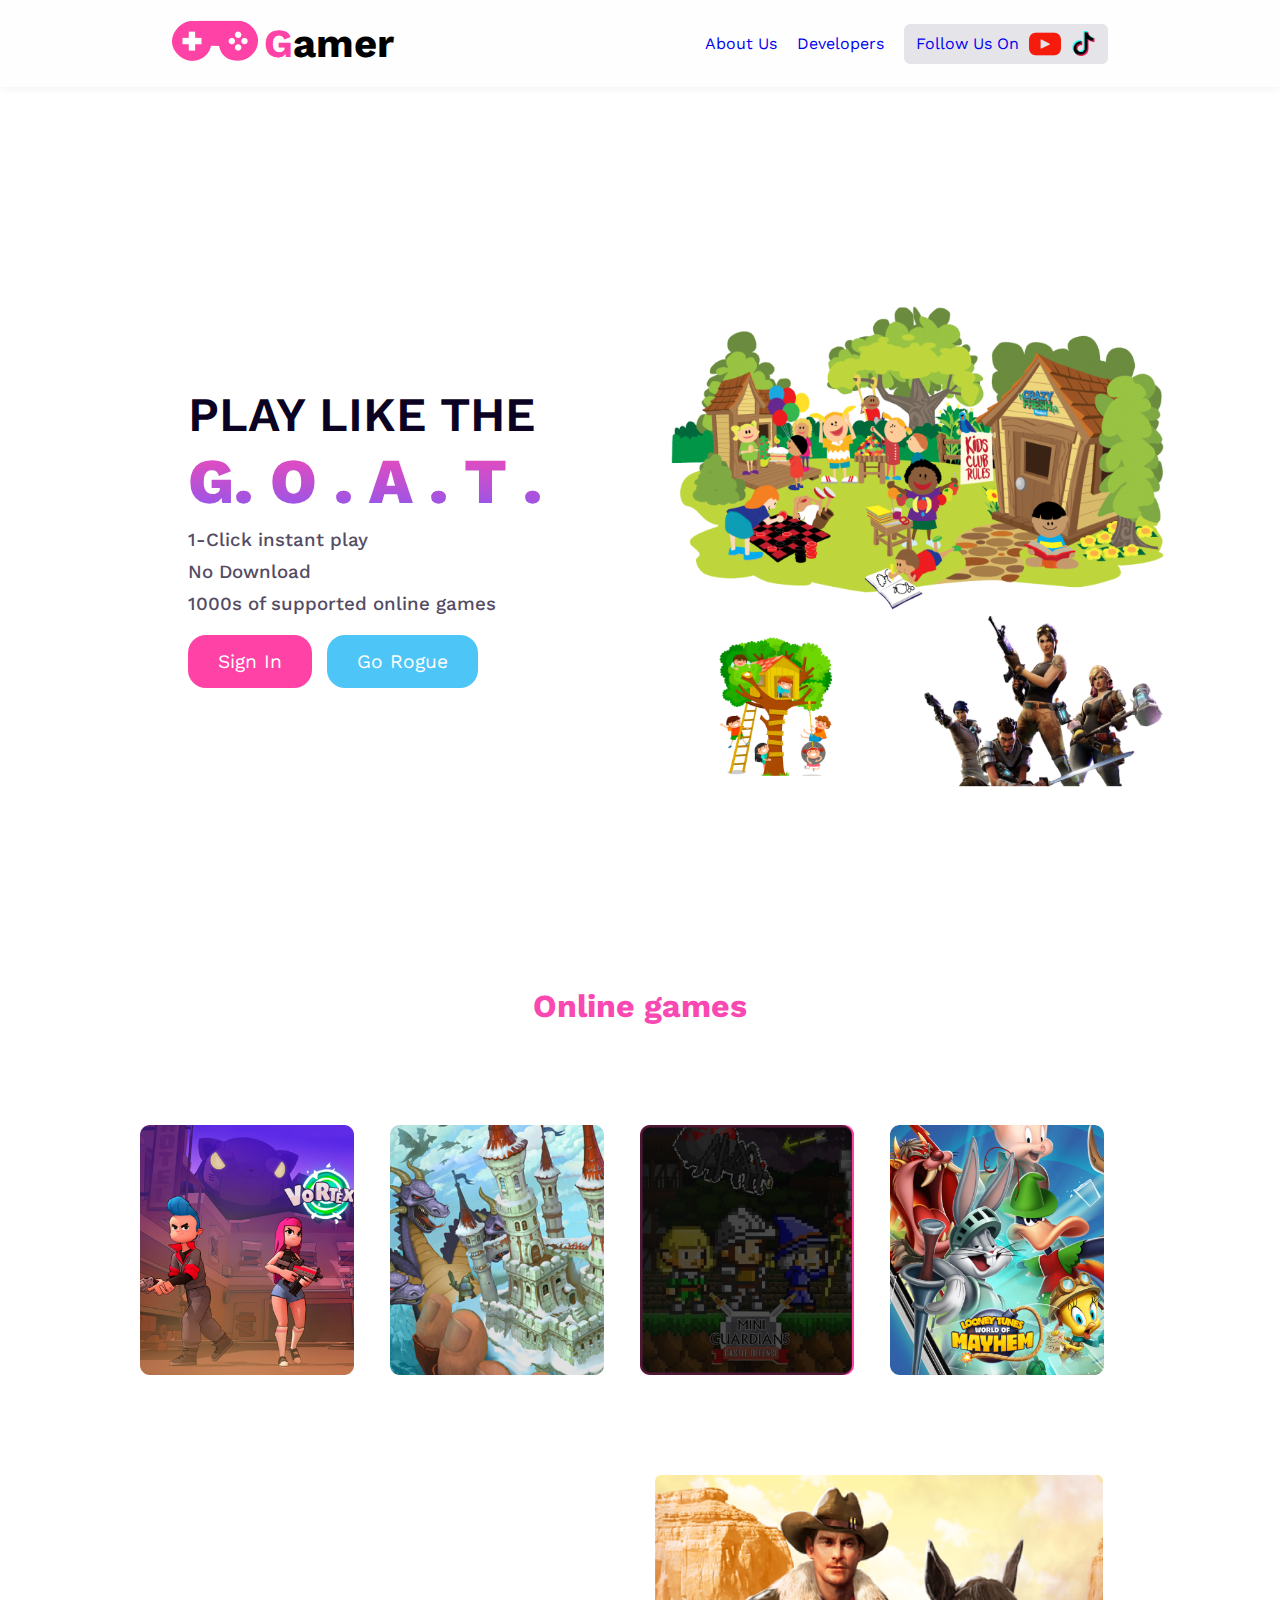
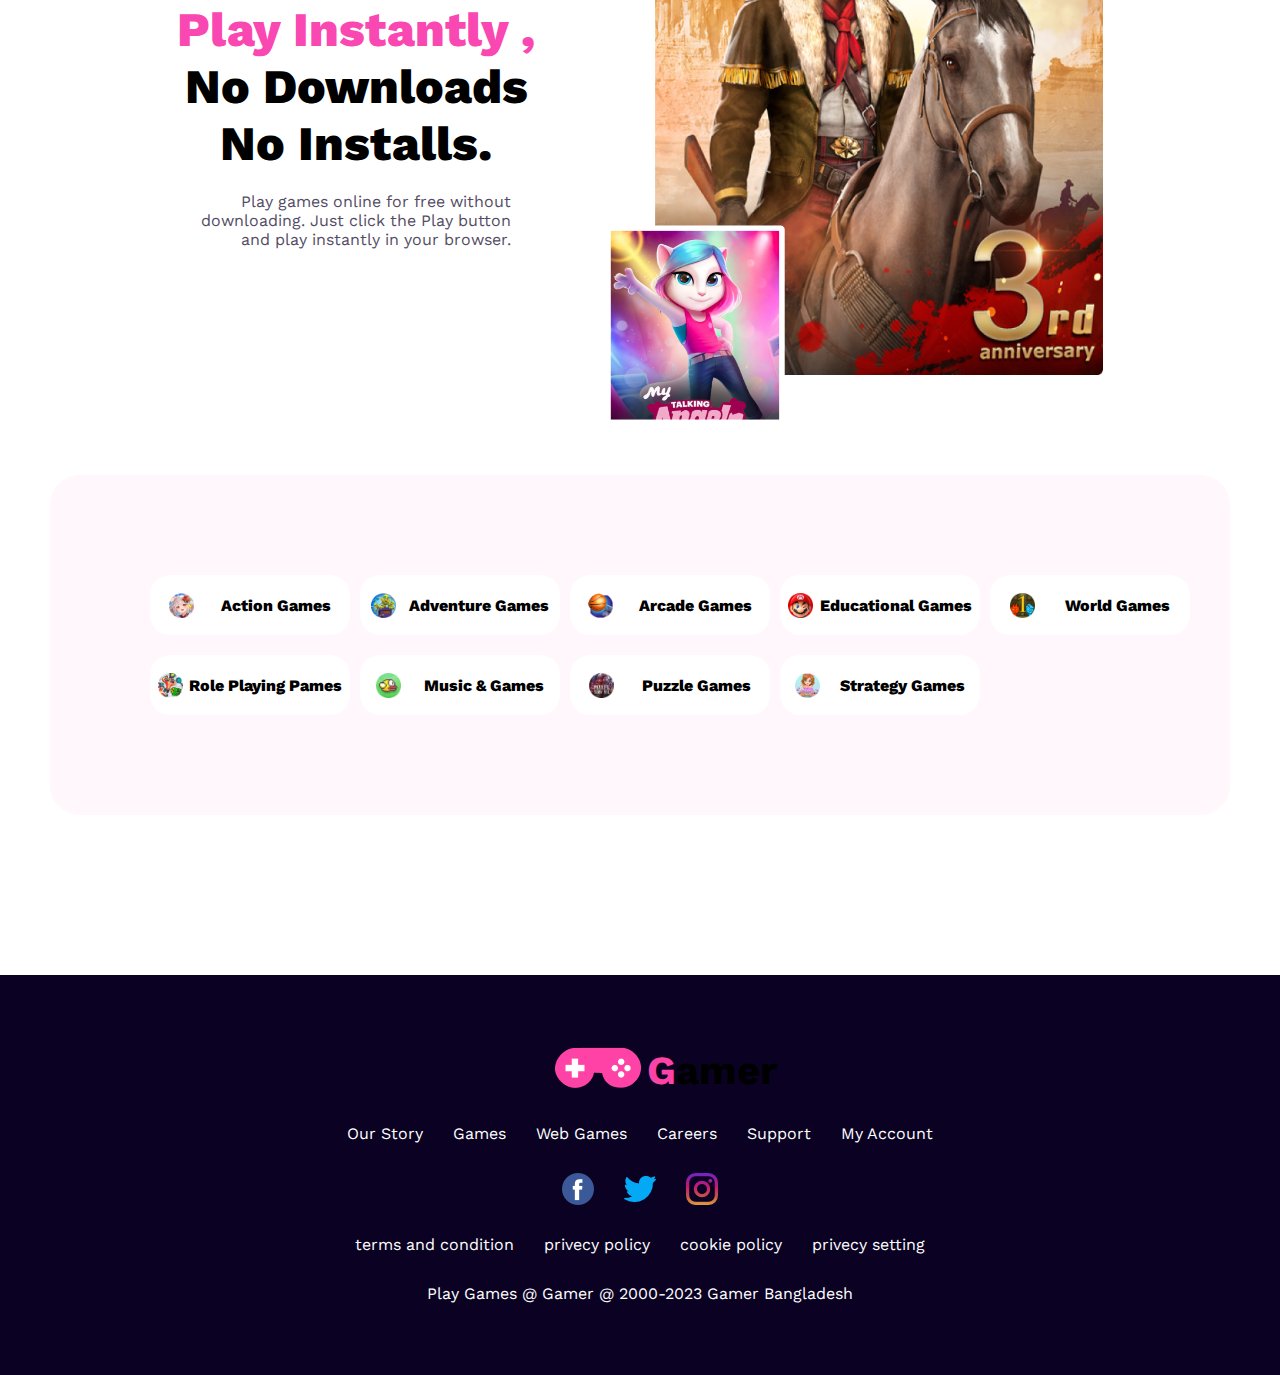
==== commit f505fe4f: "extra file deleted" ====
--- a/index.html
+++ b/index.html
@@ -93,8 +93,9 @@
 
 <!-- game section added -->
 
-
+<h1 style="text-align: center; color: #F948B2; ">Online games</h1>
 <main class=" section ">
+   
     <div class=" game-section ">
 
         <div class=" game-card ">
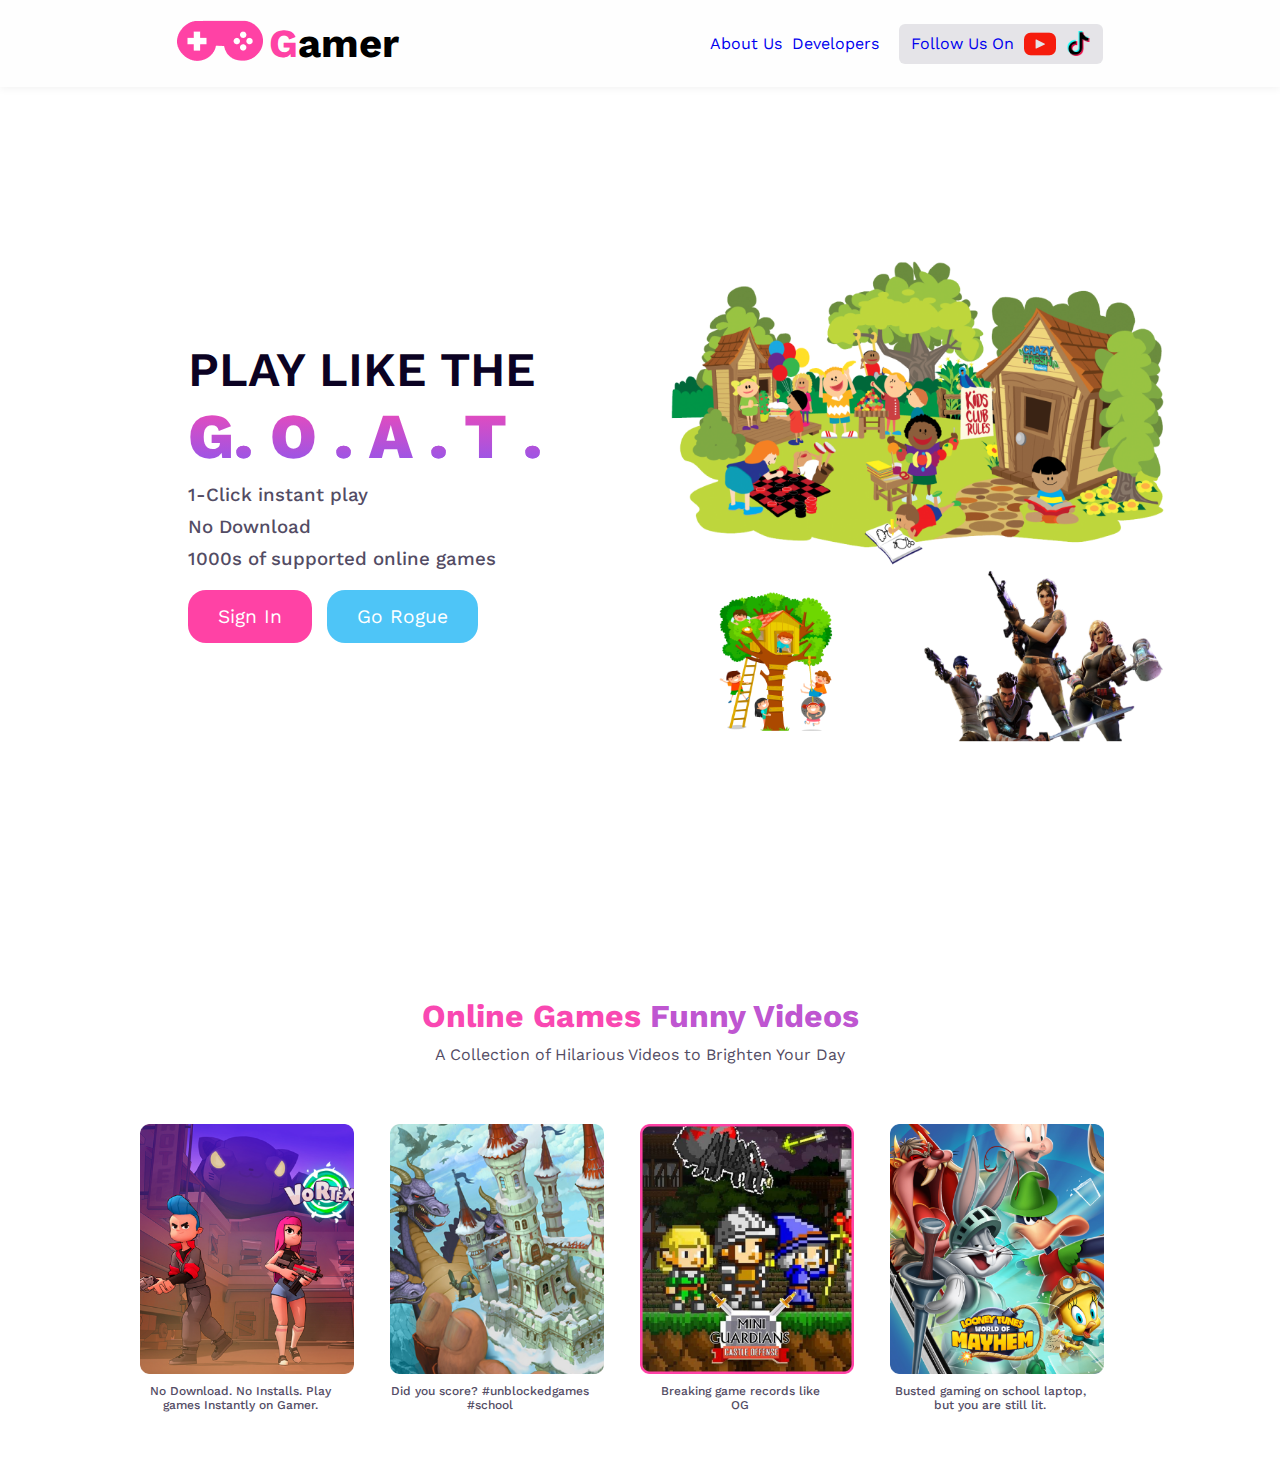
==== commit 50f3f6b8: "header section tablet responsive" ====
--- a/index.html
+++ b/index.html
@@ -93,148 +93,190 @@
 
 <!-- game section added -->
 
-<h1 style="text-align: center; color: #F948B2; ">Online games</h1>
+
 <main class=" section ">
-   
+   <div>
+    <h1 class=" section-head " style="text-align: center; color: #F948B2; ">
+        Online Games <span style=" color: #a20abdb5; ; "> Funny Videos </span>
+    </h1>
+   <div class="section-description ">
+<p style="color: #534C64;margin-top: 10px; text-align: center; ">
+    A Collection of Hilarious Videos to Brighten Your Day
+
+</p>
+    
+   </div>
+
+
+   </div>
     <div class=" game-section ">
 
         <div class=" game-card ">
             <img src=" images/Rectangle 4.png " alt=" ">
+            <div class=" parent ">
+     <p class="para ">No Download.
+         No Installs.
+         Play games Instantly on Gamer.</p>
+
+            </div>
         </div>
         <div class=" game-card ">
             <img src=" images/Rectangle 5.png " alt=" ">
-        </div>
-        <div class=" game-card image-overlay ">
+            <div class="parent ">
+
+                        <p class="para ">Did you score? #unblockedgames #school</p>
+            </div>
+        </div>
+        <div class=" game-card hover-overlay ">
             <img src=" images/Rectangle 7.png " alt=" ">
-        
-        </div>
-        <div class=" game-card "><img src=" images/Rectangle 6.png " alt=" ">
-        
-        </div>
-        
-    </div>
-</main>
-   <section >
-    <div class=" annivarsary-section " >
-                        <div class=" annivarsary-left-content annivarsary-content ">
-                            <h3 style="color:#F948B2 ; ">
-                                Play Instantly ,</h3>
-                            <h3>
-                                No Downloads
-                            </h3>
-                            <h3>
-                                No Installs.
-                            </h3>
-
-                            <p>
-                                Play games online for free without <br> downloading. Just click the Play button <br> and play instantly in your browser.
-
-                            </p>
-
+
+            <div class="play-icon ">
+
+
+                <img src="images/play-button.png " alt=" ">
+
+
+
+                <p ">Watch now</p>
+            </div>
+            <div class="parent ">
+
+                <p class="para ">Breaking game records like <br> OG
+                </p>
+
+            </div>
+        </div>
+        <div class=" game-card ">
+            <img src=" images/Rectangle 6.png " alt=" ">
+            <div class="parent ">
+
+                <p class="para ">Busted gaming on school laptop, but you are still lit.</p>
+            </div>
+
+        </div>
+
+        </div>
+        </main>
+        <section>
+            <div class=" annivarsary-section hide ">
+                <div class=" annivarsary-left-content annivarsary-content ">
+                    <h3 style="color:#F948B2 ; ">
+                        Play Instantly ,</h3>
+                    <h3>
+                        No Downloads
+                    </h3>
+                    <h3>
+                        No Installs.
+                    </h3>
+
+                    <p>
+                        Play games online for free without <br> downloading. Just click the Play button <br> and play instantly in your browser.
+
+                    </p>
+
+                </div>
+                <div class=" annivarsary-image-content annivarsary-content ">
+                    <img src=" images/Rectangle 55.png " alt=" ">
+                    <div class=" small-image ">
+                        <img src=" images/Rectangle 66.png " alt=" ">
+                    </div>
+                </div>
+            </div>
+
+
+
+        </section>
+
+
+        <div class=" games hide ">
+
+            <div class=" game-name-section ">
+
+                <div class=" game "><img src=" images/Rectangle 11.png " alt=" ">Action Games</div>
+                <div class=" game "><img src=" images/Rectangle 12.png " alt=" ">Adventure Games</div>
+                <div class=" game active "><img src=" images/Rectangle 13.png " alt=" ">Arcade Games</div>
+                <div class=" game "><img src=" images/Rectangle 14.png " alt=" "> Educational Games</div>
+                <div class=" game "><img src=" images/Rectangle 15.png " alt=" ">World Games</div>
+                <div class=" game "><img src=" images/Rectangle 16.png " alt=" ">Role Playing Pames</div>
+                <div class=" game "><img src=" images/Rectangle 17.png " alt=" ">Music & Games</div>
+                <div class=" game "><img src=" images/Rectangle 18.png " alt=" ">Puzzle Games</div>
+
+                <div class=" game "><img src=" images/Rectangle 19.png " alt=" ">Strategy Games</div>
+
+
+            </div>
+
+
+        </div>
+        </div>
+
+        <footer>
+            <div class="footer-section hide ">
+                <div class="footer ">
+                    <div class="nav-logo footer-logo ">
+                        <div class="logo ">
+                            <img src="images/Frame.png " alt=" ">
                         </div>
-                        <div class=" annivarsary-image-content annivarsary-content ">
-                            <img src=" images/Rectangle 55.png " alt=" ">
-                            <div class=" small-image ">
-                                <img src=" images/Rectangle 66.png " alt=" ">
-                            </div>
-                        </div>
-            </div>
-
-
-
-            </section>
-       
-        
-                <div class=" games ">
-
-                    <div class=" game-name-section ">
-                     
-                        <div class=" game "><img  src=" images/Rectangle 11.png " alt=" ">Action Games</div>
-                        <div class=" game "><img src=" images/Rectangle 12.png " alt=" ">Adventure Games</div>
-                        <div class=" game "><img src=" images/Rectangle 13.png " alt=" ">Arcade Games</div>
-                    <div class=" game "><img src=" images/Rectangle 14.png " alt=" "> Educational Games</div>
-                        <div class=" game "><img src=" images/Rectangle 15.png " alt=" ">World Games</div>
-                    <div class=" game " ><img src=" images/Rectangle 16.png " alt=" ">Role Playing Pames</div>
-                    <div class=" game "><img src=" images/Rectangle 17.png " alt=" ">Music & Games</div>
-                   <div class=" game "><img src=" images/Rectangle 18.png " alt=" ">Puzzle Games</div>
-    
-                   <div class=" game "><img src=" images/Rectangle 19.png " alt=" ">Strategy Games</div>
-    
-    
-            </div>
-    
-    
-            </div>
-            </div>
-            
-             <footer>
-<div class="footer-section ">
-    <div class="footer ">
-        <div class="nav-logo footer-logo ">
-            <div class="logo ">
-                <img src="images/Frame.png " alt=" ">
-            </div>
-            <h1 class="head ">
-                <span class="g-color ">G</span>amer</h1>
-        </div>
-
-           <div class="description ">
-            <li>Our Story</li>
-            <li>Games</li>
-            <li>Web Games</li>
-            <li>Careers</li>
-            <li>Support</li>
-            <li>My Account</li>
-            
-           </div>
-
-
-        
-         <div class="social ">
-            <img src="images/facebook.png " alt=" ">
-            <img src="images/twitter.png " alt=" ">
-            <img src="images/instagram.png " alt=" ">
-         </div>
-            
-         
-
-         
-           <div class="terms-condition ">
-            <li>terms and condition</li>
-            <li>privecy policy</li>
-            <li> cookie policy</li>
-            <li>privecy setting</li>
-          </div>
-           
-
-
-
-
-     </div>
-
-
-
-         
-     <div class="copyright ">
-
-        <p>
-     
-         Play Games @ Gamer 
-     @ 2000-2023 Gamer Bangladesh
-        </p>
-                 
-               </div>
-    
-
-    
-</div>
-    
-
-
-             </footer>
-           
-
-        
+                        <h1 class="head " style="color: #fff; ">
+                            <span class="g-color ">G</span>amer</h1>
+                    </div>
+
+                    <div class="description ">
+                        <li>Our Story</li>
+                        <li>Games</li>
+                        <li>Web Games</li>
+                        <li>Careers</li>
+                        <li>Support</li>
+                        <li>My Account</li>
+
+                    </div>
+
+
+
+                    <div class="social ">
+                        <img src="images/facebook.png " alt=" ">
+                        <img src="images/twitter.png " alt=" ">
+                        <img src="images/instagram.png " alt=" ">
+                    </div>
+
+
+
+
+                    <div class="terms-condition ">
+                        <li>terms and condition</li>
+                        <li>privecy policy</li>
+                        <li> cookie policy</li>
+                        <li>privecy setting</li>
+                    </div>
+
+
+
+
+
+                </div>
+
+
+
+
+                <div class="copyright ">
+
+                    <p>
+
+                        Play Games @ Gamer @ 2000-2023 Gamer Bangladesh
+                    </p>
+
+                </div>
+
+
+
+            </div>
+
+
+
+        </footer>
+
+
+
 </body>
 
 </html>--- a/index.css
+++ b/index.css
@@ -1,367 +1,466 @@
-            @import url('https://fonts.googleapis.com/css2?family=Roboto:ital,wght@0,400;0,500;0,700;1,400&family=Work+Sans:wght@100;300;400;500;700;800&display=swap');
-            * {
-                margin: 0px;
-                padding: 0px;
-                font-family: 'Work Sans', sans-serif;
-            }
-            
-            .nav-container {
-                display: flex;
-                justify-content: space-around;
-                background: #FEFEFE;
-                align-items: center;
-            }
-            
-            .nav-container {
-                padding: 20px 0px;
-                box-shadow: 0px 2px 8px 0px rgba(0, 0, 0, 0.05);
-            }
-            
-            .g-color {
-                color: #FF42A5;
-            }
-            
-            .head {
-                font-size: 2.5rem;
-            }
-            
-            .nav-logo {
-                width: 170px;
-                display: flex;
-                gap: 5px;
-            }
-            
-            li {
-                list-style-type: none;
-            }
-            
-            li>a {
-                text-decoration: none;
-                padding-left: 20px;
-            }
-            
-            .nav {
-                display: flex;
-                align-items: center;
-            }
-            
-            .follow-us {
-                display: flex;
-                height: 40px;
-                width: 180px;
-                align-items: center;
-                border-radius: 6px;
-                margin-left: 20px;
-                background: rgba(11, 2, 35, 0.10);
-                text-align: left;
-                padding: 0px 12px;
-                gap: 10px;
-            }
-            /* header-section css start*/
-            
-            .goat,
-            .dot {
-                background: linear-gradient(180deg, #F948B2 0%, #8758F1 100%);
-                background-clip: text;
-                -webkit-background-clip: text;
-                -webkit-text-fill-color: transparent;
-                font-size: 4rem;
-                font-weight: 800;
-            }
-            
-            .content-head {
-                color: #0B0223;
-                font-size: 3rem;
-                font-weight: 600;
-                text-transform: uppercase;
-            }
-            
-            .header-section {
-                height: 100vh;
-                display: flex;
-                justify-content: center;
-                align-items: center;
-                gap: 50px;
-            }
-            
-            .left-content {
-                display: flex;
-                align-items: center;
-                flex-direction: column;
-                justify-content: center;
-            }
-            
-            .content {
-                width: 40%;
-            }
-            
-            .right-content,
-            .anniversary-image-content {
-                height: 500px;
-                width: 500px;
-            }
-            
-            .right-content img {
-                height: 100%;
-                width: 100%;
-            }
-            
-            .btn {
-                margin-top: 20px;
-                background: #FF42A5;
-                padding: 15px 30px;
-                outline: none;
-                border: none;
-                font-size: 1.2rem;
-                color: rgba(255, 255, 255, 1);
-                border-radius: 18px;
-                cursor: pointer;
-            }
-            
-            .btn-2 {
-                background: rgba(78, 197, 247, 1);
-                margin-left: 10px;
-            }
-            /* game-section */
-            
-            .section {
-                display: flex;
-                justify-content: center;
-                padding: 100px;
-            }
-            
-            .game-section {
-                max-width: 1000px;
-                display: grid;
-                grid-template-columns: repeat(4, 250px);
-            }
-            
-            .game-card {
-                height: 250px;
-            }
-            
-            .game-card img {
-                height: 100%;
-            }
-            
-            .image-overlay {
-                position: relative;
-            }
-            
-            .image-overlay::after {
-                content: "";
-                position: absolute;
-                top: 0px;
-                left: 0px;
-                height: 250px;
-                width: 212px;
-                background-color: rgba(9, 9, 9, 0.715);
-                border-radius: 10px;
-            }
-            
-            .content-event h3 {
-                margin-top: 10px;
-                color: #534C64;
-                font-weight: 500;
-            }
-            
-            .annivarsary-section {
-                display: flex;
-                margin: auto;
-                justify-content: center;
-                gap: 120px;
-                padding-bottom: 100px;
-            }
-            
-            .annivarsary-content h3 {
-                text-align: right;
-                font-size: 48px;
-                font-weight: 800;
-            }
-            
-            .annivarsary-content p {
-                color: #534C64;
-                text-align: right;
-                font-size: 1rem;
-                margin-top: 20px;
-            }
-            
-            .annivarsary-left-content {
-                display: flex;
-                flex-direction: column;
-                justify-content: center;
-                align-items: center;
-            }
-            
-            .annivarsary-image-content {
-                height: 500px;
-                width: 35%;
-                position: relative;
-            }
-            
-            .annivarsary-image-content img {
-                height: 100%;
-                width: 100%;
-            }
-            
-            .small-image {
-                height: 200px;
-                width: 180px;
-                position: absolute;
-                bottom: -50px;
-                left: -50px;
-            }
-            
-            .games {
-                height: 500px;
-            }
-            
-            .game-name-section {
-                max-width: 900px;
-                display: grid;
-                grid-template-columns: repeat(5, 190px);
-                margin: auto;
-                grid-gap: 20px;
-                background: #ffe6f24f;
-                padding: 100px 180px 100px 100px;
-                border-radius: 30px;
-            }
-            
-            .game {
-                height: 50px;
-                width: 190px;
-                ;
-                background: rgba(255, 255, 255, 1);
-                border-radius: 20px;
-                display: flex;
-                font-size: 1rem;
-                align-items: center;
-                justify-content: space-around;
-                padding: 5px;
-                font-weight: 800;
-            }
-            
-            .game img {
-                height: 25px;
-                width: 25px;
-            }
-            
-            .footer-section {
-                height: 400px;
-                width: 100%;
-                background: rgba(11, 2, 35, 1);
-                display: flex;
-                align-items: center;
-                flex-direction: column;
-                justify-content: center;
-            }
-            
-            .description,
-            .social,
-            .terms-condition,
-            .copyright {
-                display: flex;
-                padding-top: 30px;
-                align-items: center;
-                justify-content: center;
-                color: rgba(255, 255, 255, 1);
-                gap: 30px;
-            }
-            
-            .footer-logo {
-                margin: auto;
-            }
-            
-            @media screen and (max-width: 576px) {
-                .nav-container,
-                .nav {
-                    flex-direction: column;
-                }
-                .nav-container {
-                    padding-bottom: 90px;
-                }
-                .nav {
-                    margin-top: 20px;
-                    gap: 30px;
-                }
-                .annivarsary-section,
-                .header-section {
-                    flex-direction: column-reverse;
-                    gap: 100px;
-                    height: auto;
-                    margin-top: 30px;
-                    align-items: center;
-                }
-                .annivarsary-content h3 {
-                    font-size: 28px;
-                    font-weight: 800;
-                }
-                .right-content {
-                    height: 300px;
-                    width: 350px;
-                }
-                .game-section {
-                    grid-template-columns: repeat(1, 250px);
-                    grid-row-gap: 15px;
-                }
-                .game-card {
-                    height: 280px;
-                }
-                .image-overlay::after {
-                    height: 280px;
-                    width: 240px;
-                }
-                .left-content {
-                    background-image: url('images/Group 14.png');
-                    background-size: cover;
-                    padding-bottom: 30px;
-                    background-repeat: no-repeat;
-                    width: 80%;
-                    padding: 20px 0px;
-                }
-                .content-head,
-                .goat,
-                .dot {
-                    font-size: 2rem;
-                    text-align: center;
-                }
-                .annivarsary-image-content {
-                    height: 380px;
-                    width: 65%;
-                }
-                .small-image {
-                    height: 120px;
-                    width: 100px;
-                }
-                .game-name-section {
-                    grid-template-columns: repeat(3, 100px);
-                    padding: 0px;
-                    grid-gap: 25px;
-                    place-content: center;
-                    height: 300px;
-                }
-                .game {
-                    height: 70px;
-                    width: 110px;
-                    font-size: 12px;
-                    padding: 0px;
-                }
-                .footer-section {
-                    width: 100%;
-                    height: auto;
-                    padding: 20px 0px;
-                }
-                .description,
-                .social,
-                .terms-condition,
-                .copyright {
-                    width: 60%;
-                    display: flex;
-                    flex-wrap: wrap;
-                    margin: auto;
-                    column-gap: 20px;
-                }
-                .copyright {
-                    text-align: center;
-                }
-            }+    @import url('https://fonts.googleapis.com/css2?family=Roboto:ital,wght@0,400;0,500;0,700;1,400&family=Work+Sans:wght@100;300;400;500;700;800&display=swap');
+    * {
+        margin: 0px;
+        padding: 0px;
+        font-family: 'Work Sans', sans-serif;
+    }
+    
+    .nav-container {
+        display: flex;
+        justify-content: space-around;
+        background: #FEFEFE;
+        align-items: center;
+    }
+    
+    .nav-container {
+        padding: 20px 0px;
+        box-shadow: 0px 2px 8px 0px rgba(0, 0, 0, 0.05);
+    }
+    
+    .g-color {
+        color: #FF42A5;
+    }
+    
+    .head {
+        font-size: 2.5rem;
+    }
+    
+    .nav-logo {
+        width: 170px;
+        display: flex;
+        gap: 5px;
+    }
+    
+    li {
+        list-style-type: none;
+    }
+    
+    li>a {
+        text-decoration: none;
+        padding-left: 10px;
+    }
+    
+    .nav {
+        display: flex;
+        align-items: center;
+    }
+    
+    .follow-us {
+        display: flex;
+        height: 40px;
+        width: 180px;
+        align-items: center;
+        border-radius: 6px;
+        margin-left: 20px;
+        background: rgba(11, 2, 35, 0.10);
+        text-align: left;
+        padding: 0px 12px;
+        gap: 10px;
+    }
+    /* header-section css start*/
+    
+    .goat,
+    .dot {
+        background: linear-gradient(180deg, #F948B2 0%, #8758F1 100%);
+        background-clip: text;
+        -webkit-background-clip: text;
+        -webkit-text-fill-color: transparent;
+        font-size: 4rem;
+        font-weight: 800;
+    }
+    
+    .content-head {
+        color: #0B0223;
+        font-size: 3rem;
+        font-weight: 600;
+        text-transform: uppercase;
+    }
+    
+    .content-event h3 {
+        margin-top: 10px;
+        color: #534C64;
+        font-weight: 500;
+    }
+    
+    .header-section {
+        height: 90vh;
+        display: flex;
+        justify-content: center;
+        align-items: center;
+        gap: 50px;
+    }
+    
+    .left-content {
+        display: flex;
+        align-items: center;
+        flex-direction: column;
+        justify-content: center;
+    }
+    
+    .content {
+        width: 40%;
+    }
+    
+    .right-content,
+    .anniversary-image-content {
+        height: 500px;
+        width: 500px;
+    }
+    
+    .right-content img {
+        height: 100%;
+        width: 100%;
+    }
+    
+    .btn {
+        margin-top: 20px;
+        background: #FF42A5;
+        padding: 15px 30px;
+        outline: none;
+        border: none;
+        font-size: 1.2rem;
+        color: rgba(255, 255, 255, 1);
+        border-radius: 18px;
+        cursor: pointer;
+    }
+    
+    .btn-2 {
+        background: rgba(78, 197, 247, 1);
+        margin-left: 10px;
+    }
+    /* game-section */
+    
+    .section {
+        display: flex;
+        justify-content: center;
+        padding: 100px;
+        flex-direction: column;
+        align-items: center;
+        row-gap: 60px;
+    }
+    
+    .game-section {
+        max-width: 1000px;
+        display: grid;
+        grid-template-columns: repeat(4, 250px);
+    }
+    
+    .parent {
+        margin-top: 10px;
+        font-size: 12px;
+        width: 80%;
+        font-weight: 500;
+        color: #534C64;
+        text-align: center;
+    }
+    
+    .game-card {
+        height: 250px;
+    }
+    
+    .game-card img {
+        height: 100%;
+    }
+    
+    .hover-overlay {
+        position: relative;
+        transition: b;
+    }
+    
+    .play-icon {
+        display: none;
+    }
+    
+    .hover-overlay:hover .play-icon {
+        display: block;
+        position: absolute;
+        top: 100px;
+        left: 80px;
+        width: 70px;
+    }
+    
+    .play-icon img {
+        height: 30px;
+        margin-left: 20px;
+        background: #fff;
+        border-radius: 50px;
+    }
+    
+    .play-icon p {
+        text-align: center;
+        color: #ff059b;
+        font-size: 12px;
+    }
+    
+    .hover-overlay:hover::after {
+        content: "";
+        position: absolute;
+        top: 0px;
+        left: 0px;
+        height: 250px;
+        width: 212px;
+        background-color: rgba(9, 9, 9, 0.382);
+        border-radius: 10px;
+    }
+    
+    .annivarsary-section {
+        display: flex;
+        margin: auto;
+        justify-content: center;
+        gap: 120px;
+        padding-bottom: 100px;
+    }
+    
+    .annivarsary-content h3 {
+        text-align: right;
+        font-size: 48px;
+        font-weight: 800;
+    }
+    
+    .annivarsary-content p {
+        color: #534C64;
+        text-align: right;
+        font-size: 1rem;
+        margin-top: 20px;
+    }
+    
+    .annivarsary-left-content {
+        display: flex;
+        flex-direction: column;
+        justify-content: center;
+        align-items: center;
+    }
+    
+    .annivarsary-image-content {
+        height: 500px;
+        width: 35%;
+        position: relative;
+    }
+    
+    .annivarsary-image-content img {
+        height: 100%;
+        width: 100%;
+    }
+    
+    .small-image {
+        height: 200px;
+        width: 180px;
+        position: absolute;
+        bottom: -50px;
+        left: -50px;
+    }
+    
+    .game-name-section {
+        width: 1200px;
+        display: flex;
+        flex-wrap: wrap;
+        justify-content: center;
+        padding: 100px 0px;
+        background: #ffe6f24f;
+        margin: auto;
+        gap: 30px;
+    }
+    
+    .game {
+        height: 50px;
+        width: 190px;
+        ;
+        background: rgba(255, 255, 255, 1);
+        border-radius: 20px;
+        display: flex;
+        font-size: 1rem;
+        align-items: center;
+        justify-content: center;
+        padding: 5px;
+        gap: 7px;
+        font-weight: 800;
+        transition: all 0.5s ease-in-out;
+    }
+    
+    .game:hover {
+        border: 1px solid #FF42A5;
+    }
+    
+    .active {
+        border: 1px solid #FF42A5;
+        color: #FF42A5;
+    }
+    
+    .game img {
+        height: 25px;
+        width: 25px;
+    }
+    
+    .footer-section {
+        height: 400px;
+        width: 100%;
+        background: rgba(11, 2, 35, 1);
+        display: flex;
+        align-items: center;
+        flex-direction: column;
+        justify-content: center;
+    }
+    
+    .description,
+    .social,
+    .terms-condition,
+    .copyright {
+        display: flex;
+        padding-top: 30px;
+        align-items: center;
+        justify-content: center;
+        color: rgba(255, 255, 255, 1);
+        gap: 30px;
+    }
+    
+    .footer-logo {
+        margin: auto;
+    }
+    
+    .hide {
+        display: none;
+    }
+    
+    @media screen and (max-width: 576px) {
+        .nav-container,
+        .nav {
+            flex-direction: column;
+        }
+        .nav-container {
+            padding-bottom: 90px;
+        }
+        .nav {
+            margin-top: 20px;
+            gap: 30px;
+        }
+        .annivarsary-section,
+        .header-section {
+            flex-direction: column-reverse;
+            gap: 100px;
+            height: auto;
+            margin-top: 30px;
+            align-items: center;
+        }
+        .annivarsary-content h3 {
+            font-size: 28px;
+            font-weight: 800;
+        }
+        .right-content {
+            height: 300px;
+            width: 350px;
+        }
+        .section-head {
+            font-size: 20px;
+        }
+        .hover-overlay:hover::after {
+            width: 240px;
+            height: 280px;
+        }
+        .game-section {
+            grid-template-columns: repeat(1, 250px);
+            grid-row-gap: 50px;
+        }
+        .parent {
+            width: 90%;
+        }
+        .game-card {
+            height: 280px;
+        }
+        .left-content {
+            background-image: url('images/Group 14.png');
+            background-size: cover;
+            padding-bottom: 30px;
+            background-repeat: no-repeat;
+            width: 80%;
+            padding: 20px 0px;
+        }
+        .content-head,
+        .goat,
+        .dot {
+            font-size: 2rem;
+            text-align: center;
+        }
+        .annivarsary-image-content {
+            height: 380px;
+            width: 65%;
+        }
+        .small-image {
+            height: 120px;
+            width: 100px;
+        }
+        .game-name-section {
+            width: 450px;
+            grid-template-columns: repeat(3, 100px);
+            grid-gap: 25px;
+            height: 300px;
+            padding: 0px;
+            place-content: center;
+        }
+        .game {
+            height: 40px;
+            width: 120px;
+            font-size: 10px;
+            padding: 0px;
+        }
+        .game img {
+            height: 20px;
+            width: 20px;
+        }
+        .footer-section {
+            width: 100%;
+            height: auto;
+            padding: 20px 0px;
+        }
+        .description,
+        .social,
+        .terms-condition,
+        .copyright {
+            width: 60%;
+            display: flex;
+            flex-wrap: wrap;
+            margin: auto;
+            column-gap: 20px;
+        }
+        .copyright {
+            text-align: center;
+        }
+    }
+    
+    @media screen and (min-width: 577px) and (max-width: 768px) {
+        /* nav-section-tablet-css */
+        .nav-container {
+            width: 100%;
+            justify-content: space-between;
+        }
+        /* header-section-tablet-css */
+        .header-section {
+            height: 60vh;
+            display: flex;
+            justify-content: center;
+            align-items: center;
+            gap: 50px;
+        }
+        .right-content {
+            height: 300px;
+            width: 300px;
+        }
+        .content-head,
+        .goat,
+        .dot {
+            font-size: 2rem;
+            text-align: center;
+        }
+        .content-event h3 {
+            text-align: center;
+        }
+        .btn {
+            margin-left: 10px;
+            padding: 10px 13px;
+            border-radius: 10px;
+        }
+        /* game-section-tablet responsive */
+        .game-section {
+            grid-template-columns: repeat(2, 250px);
+            grid-row-gap: 50px;
+        }
+    }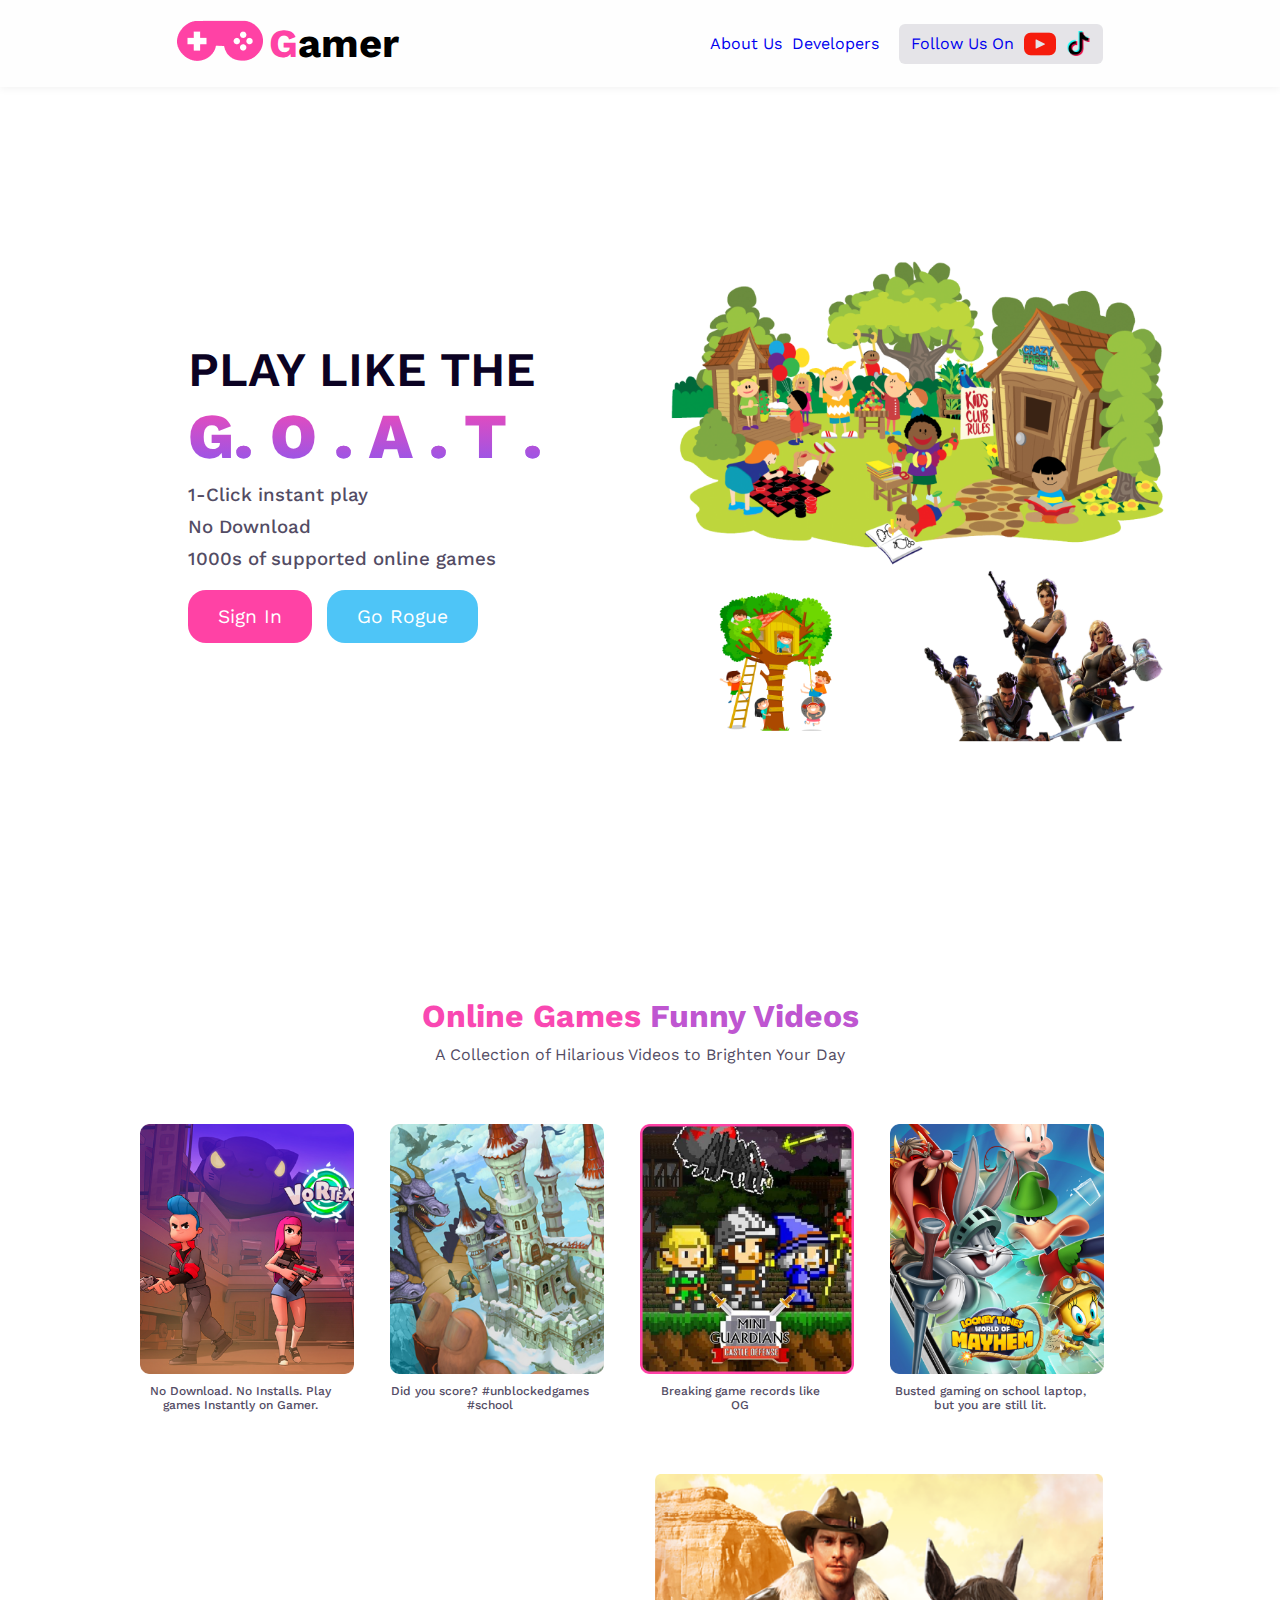
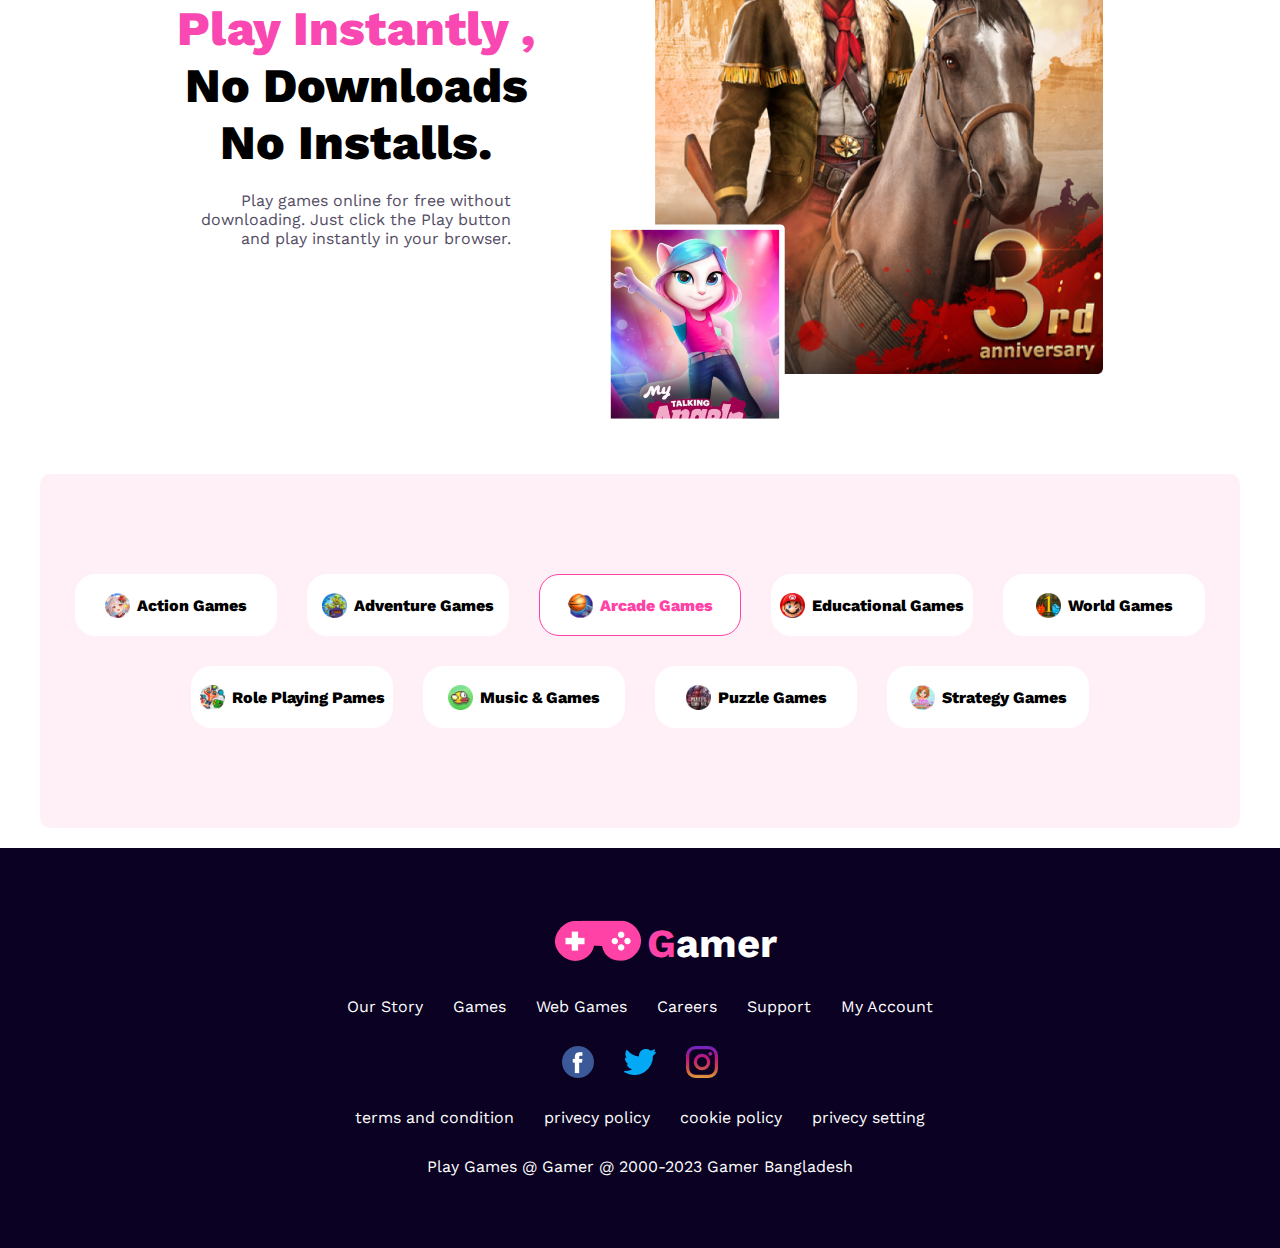
==== commit 3eb595ec: "game name secction tablet responsive" ====
--- a/index.html
+++ b/index.html
@@ -158,7 +158,7 @@
         </div>
         </main>
         <section>
-            <div class=" annivarsary-section hide ">
+            <div class=" annivarsary-section  ">
                 <div class=" annivarsary-left-content annivarsary-content ">
                     <h3 style="color:#F948B2 ; ">
                         Play Instantly ,</h3>
@@ -188,7 +188,7 @@
         </section>
 
 
-        <div class=" games hide ">
+        <div class=" games  ">
 
             <div class=" game-name-section ">
 
@@ -211,7 +211,7 @@
         </div>
 
         <footer>
-            <div class="footer-section hide ">
+            <div class="footer-section ">
                 <div class="footer ">
                     <div class="nav-logo footer-logo ">
                         <div class="logo ">
--- a/index.css
+++ b/index.css
@@ -175,7 +175,7 @@
         display: block;
         position: absolute;
         top: 100px;
-        left: 80px;
+        left: 70px;
         width: 70px;
     }
     
@@ -199,7 +199,7 @@
         left: 0px;
         height: 250px;
         width: 212px;
-        background-color: rgba(9, 9, 9, 0.382);
+        background-color: rgba(9, 9, 9, 0.323);
         border-radius: 10px;
     }
     
@@ -213,7 +213,7 @@
     
     .annivarsary-content h3 {
         text-align: right;
-        font-size: 48px;
+        font-size: 3rem;
         font-weight: 800;
     }
     
@@ -256,9 +256,11 @@
         flex-wrap: wrap;
         justify-content: center;
         padding: 100px 0px;
-        background: #ffe6f24f;
+        background: #ffe6f29c;
         margin: auto;
         gap: 30px;
+        border-radius: 10px;
+        margin-bottom: 20px;
     }
     
     .game {
@@ -274,10 +276,11 @@
         padding: 5px;
         gap: 7px;
         font-weight: 800;
-        transition: all 0.5s ease-in-out;
+        border: 1px solid white;
     }
     
     .game:hover {
+        transition: all 1s ease-in-out;
         border: 1px solid #FF42A5;
     }
     
@@ -463,4 +466,38 @@
             grid-template-columns: repeat(2, 250px);
             grid-row-gap: 50px;
         }
+        /* annivarsary-section-tablet-responsive */
+        .annivarsary-image-content {
+            height: 380px;
+            width: 50%;
+        }
+        .small-image {
+            height: 120px;
+            width: 100px;
+        }
+        .annivarsary-content h3 {
+            font-size: 2rem;
+        }
+        .annivarsary-section {
+            gap: 30px;
+            padding-right: 40px;
+        }
+        .annivarsary-content p {
+            text-align: center;
+            font-size: 0.9rem;
+        }
+        /* game-name-section-tablet-responsiveness */
+        .game-name-section {
+            width: 550px;
+            grid-template-columns: repeat(3, 100px);
+            grid-gap: 25px;
+            height: 300px;
+            padding: 0px;
+            place-content: center;
+        }
+        .game {
+            height: 50px;
+            width: 130px;
+            font-size: 12px;
+        }
     }